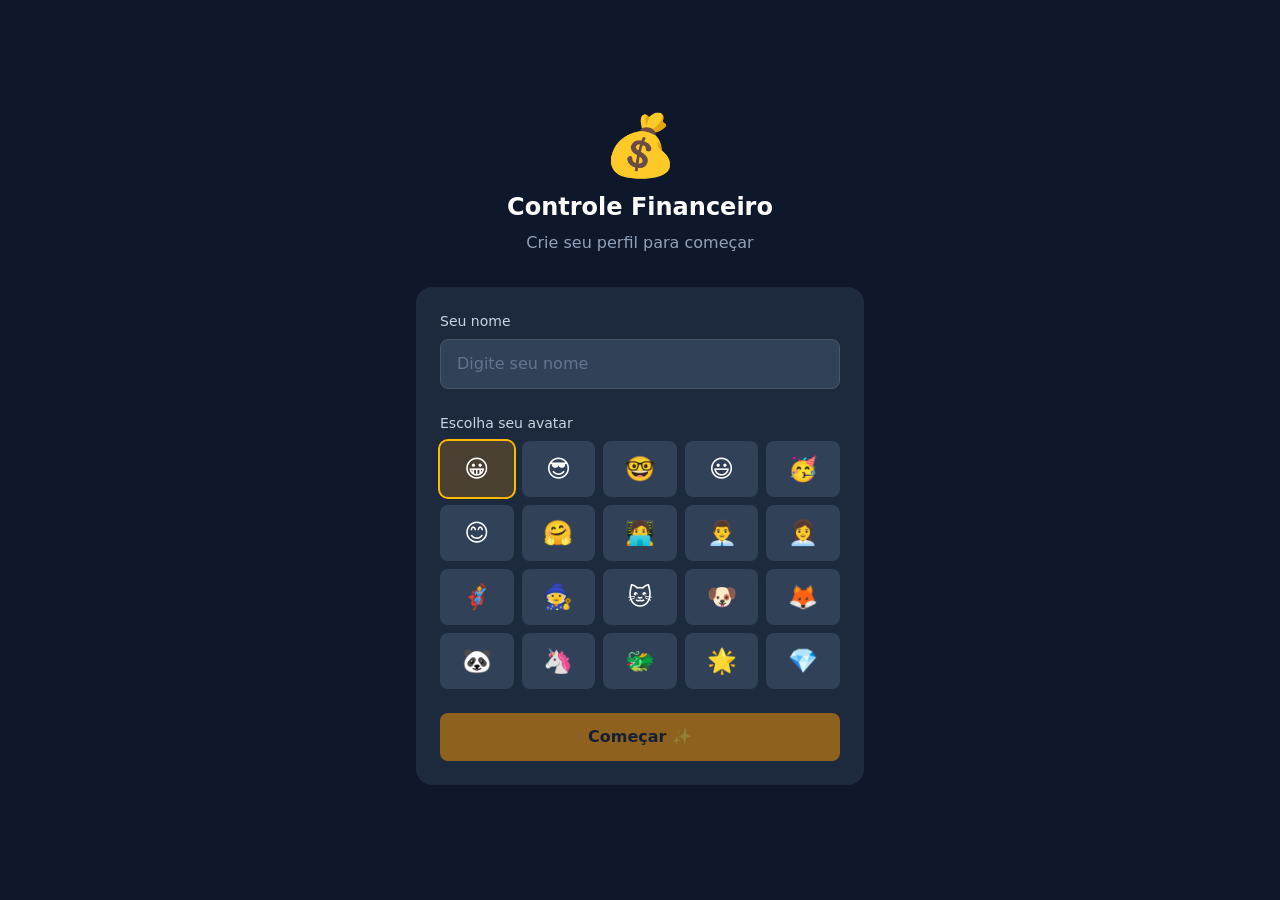
==== index.html @ d8c9f4e7 "upgrade 5.2" ====
<!DOCTYPE html><html lang="pt-BR"><head><meta charSet="utf-8"/><meta name="viewport" content="width=device-width, initial-scale=1, maximum-scale=1"/><link rel="stylesheet" href="/_next/static/chunks/0p28.ne.zqe95.css" data-precedence="next"/><link rel="preload" as="script" fetchPriority="low" href="/_next/static/chunks/11kjahy2ntf0n.js"/><script src="/_next/static/chunks/06zjmi.o0ymii.js" async=""></script><script src="/_next/static/chunks/07lhk_q6pmm3r.js" async=""></script><script src="/_next/static/chunks/turbopack-0.-zf3ck7xlm8.js" async=""></script><script src="/_next/static/chunks/0o~269zocnb95.js" async=""></script><script src="/_next/static/chunks/13d5bps75d0oz.js" async=""></script><meta name="theme-color" content="#0f172a"/><title>Controle Financeiro</title><meta name="description" content="Aplicativo de controle financeiro pessoal 100% offline"/><link rel="manifest" href="/manifest.json"/><link rel="icon" href="/icon-192.png"/><link rel="apple-touch-icon" href="/icon-512.png"/><script src="/_next/static/chunks/03~yq9q893hmn.js" noModule=""></script></head><body class="bg-slate-900 text-white antialiased"><div hidden=""><!--$--><!--/$--></div><div class="flex min-h-screen items-center justify-center"><div class="text-center"><p class="text-4xl">💰</p><p class="mt-2 text-slate-400">Carregando...</p></div></div><!--$--><!--/$--><script src="/_next/static/chunks/11kjahy2ntf0n.js" id="_R_" async=""></script><script>(self.__next_f=self.__next_f||[]).push([0])</script><script>self.__next_f.push([1,"1:\"$Sreact.fragment\"\n2:I[39756,[\"/_next/static/chunks/0o~269zocnb95.js\"],\"default\"]\n3:I[37457,[\"/_next/static/chunks/0o~269zocnb95.js\"],\"default\"]\n4:I[76268,[\"/_next/static/chunks/0o~269zocnb95.js\",\"/_next/static/chunks/13d5bps75d0oz.js\"],\"default\"]\n5:I[97367,[\"/_next/static/chunks/0o~269zocnb95.js\"],\"OutletBoundary\"]\n6:\"$Sreact.suspense\"\n8:I[97367,[\"/_next/static/chunks/0o~269zocnb95.js\"],\"ViewportBoundary\"]\na:I[97367,[\"/_next/static/chunks/0o~269zocnb95.js\"],\"MetadataBoundary\"]\nc:I[68027,[\"/_next/static/chunks/0o~269zocnb95.js\"],\"default\",1]\n:HL[\"/_next/static/chunks/0p28.ne.zqe95.css\",\"style\"]\n"])</script><script>self.__next_f.push([1,"0:{\"P\":null,\"c\":[\"\",\"\"],\"q\":\"\",\"i\":false,\"f\":[[[\"\",{\"children\":[\"__PAGE__\",{}]},\"$undefined\",\"$undefined\",16],[[\"$\",\"$1\",\"c\",{\"children\":[[[\"$\",\"link\",\"0\",{\"rel\":\"stylesheet\",\"href\":\"/_next/static/chunks/0p28.ne.zqe95.css\",\"precedence\":\"next\",\"crossOrigin\":\"$undefined\",\"nonce\":\"$undefined\"}],[\"$\",\"script\",\"script-0\",{\"src\":\"/_next/static/chunks/0o~269zocnb95.js\",\"async\":true,\"nonce\":\"$undefined\"}]],[\"$\",\"html\",null,{\"lang\":\"pt-BR\",\"children\":[\"$\",\"body\",null,{\"className\":\"bg-slate-900 text-white antialiased\",\"children\":[\"$\",\"$L2\",null,{\"parallelRouterKey\":\"children\",\"error\":\"$undefined\",\"errorStyles\":\"$undefined\",\"errorScripts\":\"$undefined\",\"template\":[\"$\",\"$L3\",null,{}],\"templateStyles\":\"$undefined\",\"templateScripts\":\"$undefined\",\"notFound\":[[[\"$\",\"title\",null,{\"children\":\"404: This page could not be found.\"}],[\"$\",\"div\",null,{\"style\":{\"fontFamily\":\"system-ui,\\\"Segoe UI\\\",Roboto,Helvetica,Arial,sans-serif,\\\"Apple Color Emoji\\\",\\\"Segoe UI Emoji\\\"\",\"height\":\"100vh\",\"textAlign\":\"center\",\"display\":\"flex\",\"flexDirection\":\"column\",\"alignItems\":\"center\",\"justifyContent\":\"center\"},\"children\":[\"$\",\"div\",null,{\"children\":[[\"$\",\"style\",null,{\"dangerouslySetInnerHTML\":{\"__html\":\"body{color:#000;background:#fff;margin:0}.next-error-h1{border-right:1px solid rgba(0,0,0,.3)}@media (prefers-color-scheme:dark){body{color:#fff;background:#000}.next-error-h1{border-right:1px solid rgba(255,255,255,.3)}}\"}}],[\"$\",\"h1\",null,{\"className\":\"next-error-h1\",\"style\":{\"display\":\"inline-block\",\"margin\":\"0 20px 0 0\",\"padding\":\"0 23px 0 0\",\"fontSize\":24,\"fontWeight\":500,\"verticalAlign\":\"top\",\"lineHeight\":\"49px\"},\"children\":404}],[\"$\",\"div\",null,{\"style\":{\"display\":\"inline-block\"},\"children\":[\"$\",\"h2\",null,{\"style\":{\"fontSize\":14,\"fontWeight\":400,\"lineHeight\":\"49px\",\"margin\":0},\"children\":\"This page could not be found.\"}]}]]}]}]],[]],\"forbidden\":\"$undefined\",\"unauthorized\":\"$undefined\"}]}]}]]}],{\"children\":[[\"$\",\"$1\",\"c\",{\"children\":[[\"$\",\"$L4\",null,{}],[[\"$\",\"script\",\"script-0\",{\"src\":\"/_next/static/chunks/13d5bps75d0oz.js\",\"async\":true,\"nonce\":\"$undefined\"}]],[\"$\",\"$L5\",null,{\"children\":[\"$\",\"$6\",null,{\"name\":\"Next.MetadataOutlet\",\"children\":\"$@7\"}]}]]}],{},null,false,null]},null,false,null],[\"$\",\"$1\",\"h\",{\"children\":[null,[\"$\",\"$L8\",null,{\"children\":\"$L9\"}],[\"$\",\"div\",null,{\"hidden\":true,\"children\":[\"$\",\"$La\",null,{\"children\":[\"$\",\"$6\",null,{\"name\":\"Next.Metadata\",\"children\":\"$Lb\"}]}]}],null]}],false]],\"m\":\"$undefined\",\"G\":[\"$c\",[[\"$\",\"link\",\"0\",{\"rel\":\"stylesheet\",\"href\":\"/_next/static/chunks/0p28.ne.zqe95.css\",\"precedence\":\"next\",\"crossOrigin\":\"$undefined\",\"nonce\":\"$undefined\"}]]],\"S\":true,\"h\":null,\"s\":\"$undefined\",\"l\":\"$undefined\",\"p\":\"$undefined\",\"d\":\"$undefined\",\"b\":\"OlSWibgIbQ7ukhtPx7Pn6\"}\n"])</script><script>self.__next_f.push([1,"9:[[\"$\",\"meta\",\"0\",{\"charSet\":\"utf-8\"}],[\"$\",\"meta\",\"1\",{\"name\":\"viewport\",\"content\":\"width=device-width, initial-scale=1, maximum-scale=1\"}],[\"$\",\"meta\",\"2\",{\"name\":\"theme-color\",\"content\":\"#0f172a\"}]]\n"])</script><script>self.__next_f.push([1,"d:I[27201,[\"/_next/static/chunks/0o~269zocnb95.js\"],\"IconMark\"]\n7:null\nb:[[\"$\",\"title\",\"0\",{\"children\":\"Controle Financeiro\"}],[\"$\",\"meta\",\"1\",{\"name\":\"description\",\"content\":\"Aplicativo de controle financeiro pessoal 100% offline\"}],[\"$\",\"link\",\"2\",{\"rel\":\"manifest\",\"href\":\"/manifest.json\",\"crossOrigin\":\"$undefined\"}],[\"$\",\"link\",\"3\",{\"rel\":\"icon\",\"href\":\"/icon-192.png\"}],[\"$\",\"link\",\"4\",{\"rel\":\"apple-touch-icon\",\"href\":\"/icon-512.png\"}],[\"$\",\"$Ld\",\"5\",{}]]\n"])</script></body></html>
---- _next/static/chunks/0p28.ne.zqe95.css ----
@layer properties{@supports (((-webkit-hyphens:none)) and (not (margin-trim:inline))) or ((-moz-orient:inline) and (not (color:rgb(from red r g b)))){*,:before,:after,::backdrop{--tw-space-y-reverse:0;--tw-border-style:solid;--tw-font-weight:initial;--tw-tracking:initial;--tw-shadow:0 0 #0000;--tw-shadow-color:initial;--tw-shadow-alpha:100%;--tw-inset-shadow:0 0 #0000;--tw-inset-shadow-color:initial;--tw-inset-shadow-alpha:100%;--tw-ring-color:initial;--tw-ring-shadow:0 0 #0000;--tw-inset-ring-color:initial;--tw-inset-ring-shadow:0 0 #0000;--tw-ring-inset:initial;--tw-ring-offset-width:0px;--tw-ring-offset-color:#fff;--tw-ring-offset-shadow:0 0 #0000;--tw-backdrop-blur:initial;--tw-backdrop-brightness:initial;--tw-backdrop-contrast:initial;--tw-backdrop-grayscale:initial;--tw-backdrop-hue-rotate:initial;--tw-backdrop-invert:initial;--tw-backdrop-opacity:initial;--tw-backdrop-saturate:initial;--tw-backdrop-sepia:initial}}}@layer theme{:root,:host{--font-sans:ui-sans-serif,system-ui,sans-serif,"Apple Color Emoji","Segoe UI Emoji","Segoe UI Symbol","Noto Color Emoji";--font-mono:ui-monospace,SFMono-Regular,Menlo,Monaco,Consolas,"Liberation Mono","Courier New",monospace;--color-red-300:#ffa3a3;--color-red-400:#ff6568;--color-red-500:#fb2c36;--color-red-600:#e40014;--color-red-700:#bf000f;--color-red-900:#82181a;--color-red-950:#460809;--color-amber-400:#fcbb00;--color-amber-500:#f99c00;--color-amber-600:#dd7400;--color-amber-900:#7b3306;--color-yellow-300:#ffe02a;--color-yellow-400:#fac800;--color-yellow-500:#edb200;--color-yellow-600:#cd8900;--color-yellow-700:#a36100;--color-yellow-900:#733e0a;--color-green-400:#05df72;--color-emerald-400:#00d294;--color-emerald-500:#00bb7f;--color-emerald-600:#009767;--color-emerald-700:#007956;--color-emerald-800:#005f46;--color-emerald-900:#004e3b;--color-blue-400:#54a2ff;--color-blue-500:#3080ff;--color-blue-600:#155dfc;--color-slate-200:#e2e8f0;--color-slate-300:#cad5e2;--color-slate-400:#90a1b9;--color-slate-500:#62748e;--color-slate-600:#45556c;--color-slate-700:#314158;--color-slate-800:#1d293d;--color-slate-900:#0f172b;--color-white:#fff;--spacing:.25rem;--container-md:28rem;--container-lg:32rem;--text-xs:.75rem;--text-xs--line-height:calc(1/.75);--text-sm:.875rem;--text-sm--line-height:calc(1.25/.875);--text-lg:1.125rem;--text-lg--line-height:calc(1.75/1.125);--text-xl:1.25rem;--text-xl--line-height:calc(1.75/1.25);--text-2xl:1.5rem;--text-2xl--line-height:calc(2/1.5);--text-3xl:1.875rem;--text-3xl--line-height:calc(2.25/1.875);--text-4xl:2.25rem;--text-4xl--line-height:calc(2.5/2.25);--text-5xl:3rem;--text-5xl--line-height:1;--text-6xl:3.75rem;--text-6xl--line-height:1;--font-weight-medium:500;--font-weight-semibold:600;--font-weight-bold:700;--tracking-wider:.05em;--radius-md:.375rem;--radius-lg:.5rem;--radius-xl:.75rem;--radius-2xl:1rem;--blur-sm:8px;--default-transition-duration:.15s;--default-transition-timing-function:cubic-bezier(.4,0,.2,1);--default-font-family:var(--font-sans);--default-mono-font-family:var(--font-mono)}@supports (color:lab(0% 0 0)){:root,:host{--color-red-300:lab(76.5514% 36.422 15.5335);--color-red-400:lab(63.7053% 60.745 31.3109);--color-red-500:lab(55.4814% 75.0732 48.8528);--color-red-600:lab(48.4493% 77.4328 61.5452);--color-red-700:lab(40.4273% 67.2623 53.7441);--color-red-900:lab(28.5139% 44.5539 29.0463);--color-red-950:lab(13.003% 29.04 16.7519);--color-amber-400:lab(80.1641% 16.6016 99.2089);--color-amber-500:lab(72.7183% 31.8672 97.9407);--color-amber-600:lab(60.3514% 40.5624 87.1228);--color-amber-900:lab(31.2288% 30.2627 40.0378);--color-yellow-300:lab(89.7033% -.480294 84.4917);--color-yellow-400:lab(83.2664% 8.65132 106.895);--color-yellow-500:lab(76.3898% 14.5258 98.4589);--color-yellow-600:lab(62.7799% 22.4197 86.1544);--color-yellow-700:lab(47.8202% 25.2426 66.5015);--color-yellow-900:lab(32.3865% 21.1273 38.5959);--color-green-400:lab(78.503% -64.9265 39.7492);--color-emerald-400:lab(75.0771% -60.7313 19.4147);--color-emerald-500:lab(66.9756% -58.27 19.5419);--color-emerald-600:lab(55.0481% -49.9246 15.93);--color-emerald-700:lab(44.4871% -41.0396 11.0361);--color-emerald-800:lab(35.3675% -33.1188 8.04002);--color-emerald-900:lab(28.8637% -26.9249 5.45986);--color-blue-400:lab(65.0361% -1.42065 -56.9802);--color-blue-500:lab(54.1736% 13.3369 -74.6839);--color-blue-600:lab(44.0605% 29.0279 -86.0352);--color-slate-200:lab(91.7353% -.998765 -4.76968);--color-slate-300:lab(84.7652% -1.94535 -7.93337);--color-slate-400:lab(65.5349% -2.25151 -14.5072);--color-slate-500:lab(48.0876% -2.03595 -16.5814);--color-slate-600:lab(35.5623% -1.74978 -15.4316);--color-slate-700:lab(26.9569% -1.47016 -15.6993);--color-slate-800:lab(16.132% -.318035 -14.6672);--color-slate-900:lab(7.78673% 1.82345 -15.0537)}}}@layer base{*,:after,:before,::backdrop{box-sizing:border-box;border:0 solid;margin:0;padding:0}::file-selector-button{box-sizing:border-box;border:0 solid;margin:0;padding:0}html,:host{-webkit-text-size-adjust:100%;tab-size:4;line-height:1.5;font-family:var(--default-font-family,ui-sans-serif,system-ui,sans-serif,"Apple Color Emoji","Segoe UI Emoji","Segoe UI Symbol","Noto Color Emoji");font-feature-settings:var(--default-font-feature-settings,normal);font-variation-settings:var(--default-font-variation-settings,normal);-webkit-tap-highlight-color:transparent}hr{height:0;color:inherit;border-top-width:1px}abbr:where([title]){-webkit-text-decoration:underline dotted;text-decoration:underline dotted}h1,h2,h3,h4,h5,h6{font-size:inherit;font-weight:inherit}a{color:inherit;-webkit-text-decoration:inherit;-webkit-text-decoration:inherit;-webkit-text-decoration:inherit;-webkit-text-decoration:inherit;text-decoration:inherit}b,strong{font-weight:bolder}code,kbd,samp,pre{font-family:var(--default-mono-font-family,ui-monospace,SFMono-Regular,Menlo,Monaco,Consolas,"Liberation Mono","Courier New",monospace);font-feature-settings:var(--default-mono-font-feature-settings,normal);font-variation-settings:var(--default-mono-font-variation-settings,normal);font-size:1em}small{font-size:80%}sub,sup{vertical-align:baseline;font-size:75%;line-height:0;position:relative}sub{bottom:-.25em}sup{top:-.5em}table{text-indent:0;border-color:inherit;border-collapse:collapse}:-moz-focusring{outline:auto}progress{vertical-align:baseline}summary{display:list-item}ol,ul,menu{list-style:none}img,svg,video,canvas,audio,iframe,embed,object{vertical-align:middle;display:block}img,video{max-width:100%;height:auto}button,input,select,optgroup,textarea{font:inherit;font-feature-settings:inherit;font-variation-settings:inherit;letter-spacing:inherit;color:inherit;opacity:1;background-color:#0000;border-radius:0}::file-selector-button{font:inherit;font-feature-settings:inherit;font-variation-settings:inherit;letter-spacing:inherit;color:inherit;opacity:1;background-color:#0000;border-radius:0}:where(select:is([multiple],[size])) optgroup{font-weight:bolder}:where(select:is([multiple],[size])) optgroup option{padding-inline-start:20px}::file-selector-button{margin-inline-end:4px}::placeholder{opacity:1}@supports (not ((-webkit-appearance:-apple-pay-button))) or (contain-intrinsic-size:1px){::placeholder{color:currentColor}@supports (color:color-mix(in lab, red, red)){::placeholder{color:color-mix(in oklab,currentcolor 50%,transparent)}}}textarea{resize:vertical}::-webkit-search-decoration{-webkit-appearance:none}::-webkit-date-and-time-value{min-height:1lh;text-align:inherit}::-webkit-datetime-edit{display:inline-flex}::-webkit-datetime-edit-fields-wrapper{padding:0}::-webkit-datetime-edit{padding-block:0}::-webkit-datetime-edit-year-field{padding-block:0}::-webkit-datetime-edit-month-field{padding-block:0}::-webkit-datetime-edit-day-field{padding-block:0}::-webkit-datetime-edit-hour-field{padding-block:0}::-webkit-datetime-edit-minute-field{padding-block:0}::-webkit-datetime-edit-second-field{padding-block:0}::-webkit-datetime-edit-millisecond-field{padding-block:0}::-webkit-datetime-edit-meridiem-field{padding-block:0}::-webkit-calendar-picker-indicator{line-height:1}:-moz-ui-invalid{box-shadow:none}button,input:where([type=button],[type=reset],[type=submit]){appearance:button}::file-selector-button{appearance:button}::-webkit-inner-spin-button{height:auto}::-webkit-outer-spin-button{height:auto}[hidden]:where(:not([hidden=until-found])){display:none!important}}@layer components;@layer utilities{.absolute{position:absolute}.fixed{position:fixed}.relative{position:relative}.sticky{position:sticky}.top-0{top:calc(var(--spacing)*0)}.top-1{top:calc(var(--spacing)*1)}.right-0{right:calc(var(--spacing)*0)}.right-1{right:calc(var(--spacing)*1)}.bottom-0{bottom:calc(var(--spacing)*0)}.left-0{left:calc(var(--spacing)*0)}.z-40{z-index:40}.z-50{z-index:50}.mx-auto{margin-inline:auto}.mt-1{margin-top:calc(var(--spacing)*1)}.mt-2{margin-top:calc(var(--spacing)*2)}.mt-3{margin-top:calc(var(--spacing)*3)}.mt-4{margin-top:calc(var(--spacing)*4)}.mt-6{margin-top:calc(var(--spacing)*6)}.mt-8{margin-top:calc(var(--spacing)*8)}.mb-1{margin-bottom:calc(var(--spacing)*1)}.mb-2{margin-bottom:calc(var(--spacing)*2)}.mb-3{margin-bottom:calc(var(--spacing)*3)}.mb-4{margin-bottom:calc(var(--spacing)*4)}.ml-1{margin-left:calc(var(--spacing)*1)}.ml-2{margin-left:calc(var(--spacing)*2)}.block{display:block}.flex{display:flex}.grid{display:grid}.hidden{display:none}.h-2{height:calc(var(--spacing)*2)}.h-3{height:calc(var(--spacing)*3)}.h-4{height:calc(var(--spacing)*4)}.h-6{height:calc(var(--spacing)*6)}.h-40{height:calc(var(--spacing)*40)}.h-full{height:100%}.min-h-screen{min-height:100vh}.w-2{width:calc(var(--spacing)*2)}.w-4{width:calc(var(--spacing)*4)}.w-6{width:calc(var(--spacing)*6)}.w-full{width:100%}.max-w-lg{max-width:var(--container-lg)}.max-w-md{max-width:var(--container-md)}.flex-1{flex:1}.cursor-pointer{cursor:pointer}.grid-cols-2{grid-template-columns:repeat(2,minmax(0,1fr))}.grid-cols-3{grid-template-columns:repeat(3,minmax(0,1fr))}.grid-cols-4{grid-template-columns:repeat(4,minmax(0,1fr))}.grid-cols-5{grid-template-columns:repeat(5,minmax(0,1fr))}.flex-col{flex-direction:column}.items-center{align-items:center}.justify-between{justify-content:space-between}.justify-center{justify-content:center}.gap-0\.5{gap:calc(var(--spacing)*.5)}.gap-2{gap:calc(var(--spacing)*2)}.gap-3{gap:calc(var(--spacing)*3)}:where(.space-y-1>:not(:last-child)){--tw-space-y-reverse:0;margin-block-start:calc(calc(var(--spacing)*1)*var(--tw-space-y-reverse));margin-block-end:calc(calc(var(--spacing)*1)*calc(1 - var(--tw-space-y-reverse)))}:where(.space-y-2>:not(:last-child)){--tw-space-y-reverse:0;margin-block-start:calc(calc(var(--spacing)*2)*var(--tw-space-y-reverse));margin-block-end:calc(calc(var(--spacing)*2)*calc(1 - var(--tw-space-y-reverse)))}:where(.space-y-3>:not(:last-child)){--tw-space-y-reverse:0;margin-block-start:calc(calc(var(--spacing)*3)*var(--tw-space-y-reverse));margin-block-end:calc(calc(var(--spacing)*3)*calc(1 - var(--tw-space-y-reverse)))}:where(.space-y-4>:not(:last-child)){--tw-space-y-reverse:0;margin-block-start:calc(calc(var(--spacing)*4)*var(--tw-space-y-reverse));margin-block-end:calc(calc(var(--spacing)*4)*calc(1 - var(--tw-space-y-reverse)))}.overflow-hidden{overflow:hidden}.overflow-y-auto{overflow-y:auto}.rounded{border-radius:.25rem}.rounded-2xl{border-radius:var(--radius-2xl)}.rounded-full{border-radius:3.40282e38px}.rounded-lg{border-radius:var(--radius-lg)}.rounded-md{border-radius:var(--radius-md)}.rounded-xl{border-radius:var(--radius-xl)}.border{border-style:var(--tw-border-style);border-width:1px}.border-t{border-top-style:var(--tw-border-style);border-top-width:1px}.border-emerald-500{border-color:var(--color-emerald-500)}.border-emerald-700{border-color:var(--color-emerald-700)}.border-emerald-800{border-color:var(--color-emerald-800)}.border-red-700{border-color:var(--color-red-700)}.border-red-900{border-color:var(--color-red-900)}.border-slate-500{border-color:var(--color-slate-500)}.border-slate-600{border-color:var(--color-slate-600)}.border-slate-700{border-color:var(--color-slate-700)}.border-yellow-600{border-color:var(--color-yellow-600)}.border-yellow-700{border-color:var(--color-yellow-700)}.bg-amber-500{background-color:var(--color-amber-500)}.bg-amber-500\/20{background-color:#f99c0033}@supports (color:color-mix(in lab, red, red)){.bg-amber-500\/20{background-color:color-mix(in oklab,var(--color-amber-500)20%,transparent)}}.bg-amber-600{background-color:var(--color-amber-600)}.bg-amber-900\/30{background-color:#7b33064d}@supports (color:color-mix(in lab, red, red)){.bg-amber-900\/30{background-color:color-mix(in oklab,var(--color-amber-900)30%,transparent)}}.bg-blue-600{background-color:var(--color-blue-600)}.bg-emerald-500{background-color:var(--color-emerald-500)}.bg-emerald-600{background-color:var(--color-emerald-600)}.bg-emerald-900\/20{background-color:#004e3b33}@supports (color:color-mix(in lab, red, red)){.bg-emerald-900\/20{background-color:color-mix(in oklab,var(--color-emerald-900)20%,transparent)}}.bg-emerald-900\/30{background-color:#004e3b4d}@supports (color:color-mix(in lab, red, red)){.bg-emerald-900\/30{background-color:color-mix(in oklab,var(--color-emerald-900)30%,transparent)}}.bg-emerald-900\/40{background-color:#004e3b66}@supports (color:color-mix(in lab, red, red)){.bg-emerald-900\/40{background-color:color-mix(in oklab,var(--color-emerald-900)40%,transparent)}}.bg-green-400{background-color:var(--color-green-400)}.bg-red-500\/70{background-color:#fb2c36b3}@supports (color:color-mix(in lab, red, red)){.bg-red-500\/70{background-color:color-mix(in oklab,var(--color-red-500)70%,transparent)}}.bg-red-600{background-color:var(--color-red-600)}.bg-red-900\/30{background-color:#82181a4d}@supports (color:color-mix(in lab, red, red)){.bg-red-900\/30{background-color:color-mix(in oklab,var(--color-red-900)30%,transparent)}}.bg-red-900\/40{background-color:#82181a66}@supports (color:color-mix(in lab, red, red)){.bg-red-900\/40{background-color:color-mix(in oklab,var(--color-red-900)40%,transparent)}}.bg-red-950\/30{background-color:#4608094d}@supports (color:color-mix(in lab, red, red)){.bg-red-950\/30{background-color:color-mix(in oklab,var(--color-red-950)30%,transparent)}}.bg-slate-600{background-color:var(--color-slate-600)}.bg-slate-700{background-color:var(--color-slate-700)}.bg-slate-700\/50{background-color:#31415880}@supports (color:color-mix(in lab, red, red)){.bg-slate-700\/50{background-color:color-mix(in oklab,var(--color-slate-700)50%,transparent)}}.bg-slate-800{background-color:var(--color-slate-800)}.bg-slate-800\/95{background-color:#1d293df2}@supports (color:color-mix(in lab, red, red)){.bg-slate-800\/95{background-color:color-mix(in oklab,var(--color-slate-800)95%,transparent)}}.bg-slate-900{background-color:var(--color-slate-900)}.bg-yellow-500\/20{background-color:#edb20033}@supports (color:color-mix(in lab, red, red)){.bg-yellow-500\/20{background-color:color-mix(in oklab,var(--color-yellow-500)20%,transparent)}}.bg-yellow-500\/30{background-color:#edb2004d}@supports (color:color-mix(in lab, red, red)){.bg-yellow-500\/30{background-color:color-mix(in oklab,var(--color-yellow-500)30%,transparent)}}.bg-yellow-900\/20{background-color:#733e0a33}@supports (color:color-mix(in lab, red, red)){.bg-yellow-900\/20{background-color:color-mix(in oklab,var(--color-yellow-900)20%,transparent)}}.bg-yellow-900\/30{background-color:#733e0a4d}@supports (color:color-mix(in lab, red, red)){.bg-yellow-900\/30{background-color:color-mix(in oklab,var(--color-yellow-900)30%,transparent)}}.p-1{padding:calc(var(--spacing)*1)}.p-2{padding:calc(var(--spacing)*2)}.p-3{padding:calc(var(--spacing)*3)}.p-4{padding:calc(var(--spacing)*4)}.p-5{padding:calc(var(--spacing)*5)}.p-6{padding:calc(var(--spacing)*6)}.p-8{padding:calc(var(--spacing)*8)}.px-1\.5{padding-inline:calc(var(--spacing)*1.5)}.px-3{padding-inline:calc(var(--spacing)*3)}.px-4{padding-inline:calc(var(--spacing)*4)}.px-6{padding-inline:calc(var(--spacing)*6)}.py-0\.5{padding-block:calc(var(--spacing)*.5)}.py-1{padding-block:calc(var(--spacing)*1)}.py-2{padding-block:calc(var(--spacing)*2)}.py-2\.5{padding-block:calc(var(--spacing)*2.5)}.py-3{padding-block:calc(var(--spacing)*3)}.py-20{padding-block:calc(var(--spacing)*20)}.pt-4{padding-top:calc(var(--spacing)*4)}.pb-24{padding-bottom:calc(var(--spacing)*24)}.text-center{text-align:center}.text-2xl{font-size:var(--text-2xl);line-height:var(--tw-leading,var(--text-2xl--line-height))}.text-3xl{font-size:var(--text-3xl);line-height:var(--tw-leading,var(--text-3xl--line-height))}.text-4xl{font-size:var(--text-4xl);line-height:var(--tw-leading,var(--text-4xl--line-height))}.text-5xl{font-size:var(--text-5xl);line-height:var(--tw-leading,var(--text-5xl--line-height))}.text-6xl{font-size:var(--text-6xl);line-height:var(--tw-leading,var(--text-6xl--line-height))}.text-lg{font-size:var(--text-lg);line-height:var(--tw-leading,var(--text-lg--line-height))}.text-sm{font-size:var(--text-sm);line-height:var(--tw-leading,var(--text-sm--line-height))}.text-xl{font-size:var(--text-xl);line-height:var(--tw-leading,var(--text-xl--line-height))}.text-xs{font-size:var(--text-xs);line-height:var(--tw-leading,var(--text-xs--line-height))}.font-bold{--tw-font-weight:var(--font-weight-bold);font-weight:var(--font-weight-bold)}.font-medium{--tw-font-weight:var(--font-weight-medium);font-weight:var(--font-weight-medium)}.font-semibold{--tw-font-weight:var(--font-weight-semibold);font-weight:var(--font-weight-semibold)}.tracking-wider{--tw-tracking:var(--tracking-wider);letter-spacing:var(--tracking-wider)}.text-amber-400{color:var(--color-amber-400)}.text-blue-400{color:var(--color-blue-400)}.text-emerald-400{color:var(--color-emerald-400)}.text-red-400{color:var(--color-red-400)}.text-slate-300{color:var(--color-slate-300)}.text-slate-400{color:var(--color-slate-400)}.text-slate-500{color:var(--color-slate-500)}.text-slate-900{color:var(--color-slate-900)}.text-white{color:var(--color-white)}.text-yellow-300{color:var(--color-yellow-300)}.text-yellow-400{color:var(--color-yellow-400)}.capitalize{text-transform:capitalize}.uppercase{text-transform:uppercase}.line-through{text-decoration-line:line-through}.antialiased{-webkit-font-smoothing:antialiased;-moz-osx-font-smoothing:grayscale}.accent-amber-500{accent-color:var(--color-amber-500)}.accent-yellow-500{accent-color:var(--color-yellow-500)}.ring-2{--tw-ring-shadow:var(--tw-ring-inset,)0 0 0 calc(2px + var(--tw-ring-offset-width))var(--tw-ring-color,currentcolor);box-shadow:var(--tw-inset-shadow),var(--tw-inset-ring-shadow),var(--tw-ring-offset-shadow),var(--tw-ring-shadow),var(--tw-shadow)}.ring-amber-400{--tw-ring-color:var(--color-amber-400)}.backdrop-blur-sm{--tw-backdrop-blur:blur(var(--blur-sm));-webkit-backdrop-filter:var(--tw-backdrop-blur,)var(--tw-backdrop-brightness,)var(--tw-backdrop-contrast,)var(--tw-backdrop-grayscale,)var(--tw-backdrop-hue-rotate,)var(--tw-backdrop-invert,)var(--tw-backdrop-opacity,)var(--tw-backdrop-saturate,)var(--tw-backdrop-sepia,);backdrop-filter:var(--tw-backdrop-blur,)var(--tw-backdrop-brightness,)var(--tw-backdrop-contrast,)var(--tw-backdrop-grayscale,)var(--tw-backdrop-hue-rotate,)var(--tw-backdrop-invert,)var(--tw-backdrop-opacity,)var(--tw-backdrop-saturate,)var(--tw-backdrop-sepia,)}.transition-all{transition-property:all;transition-timing-function:var(--tw-ease,var(--default-transition-timing-function));transition-duration:var(--tw-duration,var(--default-transition-duration))}.transition-colors{transition-property:color,background-color,border-color,outline-color,text-decoration-color,fill,stroke,--tw-gradient-from,--tw-gradient-via,--tw-gradient-to;transition-timing-function:var(--tw-ease,var(--default-transition-timing-function));transition-duration:var(--tw-duration,var(--default-transition-duration))}.placeholder\:text-slate-500::placeholder{color:var(--color-slate-500)}@media (hover:hover){.hover\:bg-amber-400:hover{background-color:var(--color-amber-400)}.hover\:bg-blue-500:hover{background-color:var(--color-blue-500)}.hover\:bg-emerald-500:hover{background-color:var(--color-emerald-500)}.hover\:bg-red-500:hover{background-color:var(--color-red-500)}.hover\:bg-slate-500:hover{background-color:var(--color-slate-500)}.hover\:bg-slate-600:hover{background-color:var(--color-slate-600)}.hover\:bg-slate-700:hover{background-color:var(--color-slate-700)}.hover\:text-amber-400:hover{color:var(--color-amber-400)}.hover\:text-red-300:hover{color:var(--color-red-300)}.hover\:text-red-400:hover{color:var(--color-red-400)}.hover\:text-slate-200:hover{color:var(--color-slate-200)}}.focus\:border-amber-400:focus{border-color:var(--color-amber-400)}.focus\:outline-none:focus{--tw-outline-style:none;outline-style:none}.disabled\:opacity-50:disabled{opacity:.5}}*{-webkit-tap-highlight-color:transparent}body{overscroll-behavior-y:contain}input[type=number]::-webkit-inner-spin-button{-webkit-appearance:none;margin:0}input[type=number]::-webkit-outer-spin-button{-webkit-appearance:none;margin:0}input[type=number]{-moz-appearance:textfield}@keyframes slideUp{0%{opacity:0;transform:translateY(20px)}to{opacity:1;transform:translateY(0)}}@keyframes fadeIn{0%{opacity:0}to{opacity:1}}.animate-slide-up{animation:.3s ease-out slideUp}.animate-fade-in{animation:.3s ease-out fadeIn}.scrollbar-hide::-webkit-scrollbar{display:none}.scrollbar-hide{-ms-overflow-style:none;scrollbar-width:none}@property --tw-space-y-reverse{syntax:"*";inherits:false;initial-value:0}@property --tw-border-style{syntax:"*";inherits:false;initial-value:solid}@property --tw-font-weight{syntax:"*";inherits:false}@property --tw-tracking{syntax:"*";inherits:false}@property --tw-shadow{syntax:"*";inherits:false;initial-value:0 0 #0000}@property --tw-shadow-color{syntax:"*";inherits:false}@property --tw-shadow-alpha{syntax:"<percentage>";inherits:false;initial-value:100%}@property --tw-inset-shadow{syntax:"*";inherits:false;initial-value:0 0 #0000}@property --tw-inset-shadow-color{syntax:"*";inherits:false}@property --tw-inset-shadow-alpha{syntax:"<percentage>";inherits:false;initial-value:100%}@property --tw-ring-color{syntax:"*";inherits:false}@property --tw-ring-shadow{syntax:"*";inherits:false;initial-value:0 0 #0000}@property --tw-inset-ring-color{syntax:"*";inherits:false}@property --tw-inset-ring-shadow{syntax:"*";inherits:false;initial-value:0 0 #0000}@property --tw-ring-inset{syntax:"*";inherits:false}@property --tw-ring-offset-width{syntax:"<length>";inherits:false;initial-value:0}@property --tw-ring-offset-color{syntax:"*";inherits:false;initial-value:#fff}@property --tw-ring-offset-shadow{syntax:"*";inherits:false;initial-value:0 0 #0000}@property --tw-backdrop-blur{syntax:"*";inherits:false}@property --tw-backdrop-brightness{syntax:"*";inherits:false}@property --tw-backdrop-contrast{syntax:"*";inherits:false}@property --tw-backdrop-grayscale{syntax:"*";inherits:false}@property --tw-backdrop-hue-rotate{syntax:"*";inherits:false}@property --tw-backdrop-invert{syntax:"*";inherits:false}@property --tw-backdrop-opacity{syntax:"*";inherits:false}@property --tw-backdrop-saturate{syntax:"*";inherits:false}@property --tw-backdrop-sepia{syntax:"*";inherits:false}
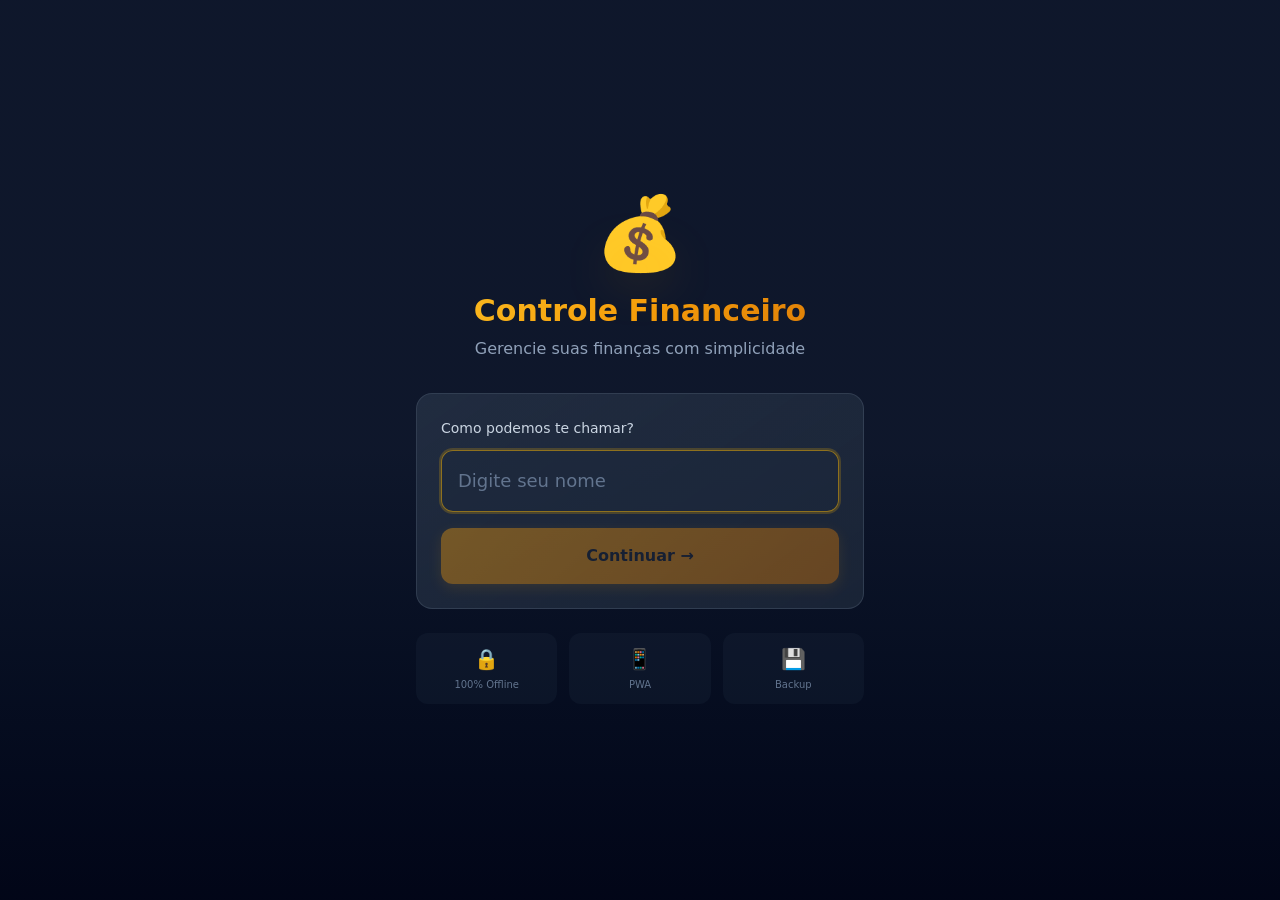
==== commit 11396c3b: "upgrade 5.3" ====
--- a/index.html
+++ b/index.html
@@ -1 +1 @@
-<!DOCTYPE html><html lang="pt-BR"><head><meta charSet="utf-8"/><meta name="viewport" content="width=device-width, initial-scale=1, maximum-scale=1"/><link rel="stylesheet" href="/_next/static/chunks/0p28.ne.zqe95.css" data-precedence="next"/><link rel="preload" as="script" fetchPriority="low" href="/_next/static/chunks/11kjahy2ntf0n.js"/><script src="/_next/static/chunks/06zjmi.o0ymii.js" async=""></script><script src="/_next/static/chunks/07lhk_q6pmm3r.js" async=""></script><script src="/_next/static/chunks/turbopack-0.-zf3ck7xlm8.js" async=""></script><script src="/_next/static/chunks/0o~269zocnb95.js" async=""></script><script src="/_next/static/chunks/13d5bps75d0oz.js" async=""></script><meta name="theme-color" content="#0f172a"/><title>Controle Financeiro</title><meta name="description" content="Aplicativo de controle financeiro pessoal 100% offline"/><link rel="manifest" href="/manifest.json"/><link rel="icon" href="/icon-192.png"/><link rel="apple-touch-icon" href="/icon-512.png"/><script src="/_next/static/chunks/03~yq9q893hmn.js" noModule=""></script></head><body class="bg-slate-900 text-white antialiased"><div hidden=""><!--$--><!--/$--></div><div class="flex min-h-screen items-center justify-center"><div class="text-center"><p class="text-4xl">💰</p><p class="mt-2 text-slate-400">Carregando...</p></div></div><!--$--><!--/$--><script src="/_next/static/chunks/11kjahy2ntf0n.js" id="_R_" async=""></script><script>(self.__next_f=self.__next_f||[]).push([0])</script><script>self.__next_f.push([1,"1:\"$Sreact.fragment\"\n2:I[39756,[\"/_next/static/chunks/0o~269zocnb95.js\"],\"default\"]\n3:I[37457,[\"/_next/static/chunks/0o~269zocnb95.js\"],\"default\"]\n4:I[76268,[\"/_next/static/chunks/0o~269zocnb95.js\",\"/_next/static/chunks/13d5bps75d0oz.js\"],\"default\"]\n5:I[97367,[\"/_next/static/chunks/0o~269zocnb95.js\"],\"OutletBoundary\"]\n6:\"$Sreact.suspense\"\n8:I[97367,[\"/_next/static/chunks/0o~269zocnb95.js\"],\"ViewportBoundary\"]\na:I[97367,[\"/_next/static/chunks/0o~269zocnb95.js\"],\"MetadataBoundary\"]\nc:I[68027,[\"/_next/static/chunks/0o~269zocnb95.js\"],\"default\",1]\n:HL[\"/_next/static/chunks/0p28.ne.zqe95.css\",\"style\"]\n"])</script><script>self.__next_f.push([1,"0:{\"P\":null,\"c\":[\"\",\"\"],\"q\":\"\",\"i\":false,\"f\":[[[\"\",{\"children\":[\"__PAGE__\",{}]},\"$undefined\",\"$undefined\",16],[[\"$\",\"$1\",\"c\",{\"children\":[[[\"$\",\"link\",\"0\",{\"rel\":\"stylesheet\",\"href\":\"/_next/static/chunks/0p28.ne.zqe95.css\",\"precedence\":\"next\",\"crossOrigin\":\"$undefined\",\"nonce\":\"$undefined\"}],[\"$\",\"script\",\"script-0\",{\"src\":\"/_next/static/chunks/0o~269zocnb95.js\",\"async\":true,\"nonce\":\"$undefined\"}]],[\"$\",\"html\",null,{\"lang\":\"pt-BR\",\"children\":[\"$\",\"body\",null,{\"className\":\"bg-slate-900 text-white antialiased\",\"children\":[\"$\",\"$L2\",null,{\"parallelRouterKey\":\"children\",\"error\":\"$undefined\",\"errorStyles\":\"$undefined\",\"errorScripts\":\"$undefined\",\"template\":[\"$\",\"$L3\",null,{}],\"templateStyles\":\"$undefined\",\"templateScripts\":\"$undefined\",\"notFound\":[[[\"$\",\"title\",null,{\"children\":\"404: This page could not be found.\"}],[\"$\",\"div\",null,{\"style\":{\"fontFamily\":\"system-ui,\\\"Segoe UI\\\",Roboto,Helvetica,Arial,sans-serif,\\\"Apple Color Emoji\\\",\\\"Segoe UI Emoji\\\"\",\"height\":\"100vh\",\"textAlign\":\"center\",\"display\":\"flex\",\"flexDirection\":\"column\",\"alignItems\":\"center\",\"justifyContent\":\"center\"},\"children\":[\"$\",\"div\",null,{\"children\":[[\"$\",\"style\",null,{\"dangerouslySetInnerHTML\":{\"__html\":\"body{color:#000;background:#fff;margin:0}.next-error-h1{border-right:1px solid rgba(0,0,0,.3)}@media (prefers-color-scheme:dark){body{color:#fff;background:#000}.next-error-h1{border-right:1px solid rgba(255,255,255,.3)}}\"}}],[\"$\",\"h1\",null,{\"className\":\"next-error-h1\",\"style\":{\"display\":\"inline-block\",\"margin\":\"0 20px 0 0\",\"padding\":\"0 23px 0 0\",\"fontSize\":24,\"fontWeight\":500,\"verticalAlign\":\"top\",\"lineHeight\":\"49px\"},\"children\":404}],[\"$\",\"div\",null,{\"style\":{\"display\":\"inline-block\"},\"children\":[\"$\",\"h2\",null,{\"style\":{\"fontSize\":14,\"fontWeight\":400,\"lineHeight\":\"49px\",\"margin\":0},\"children\":\"This page could not be found.\"}]}]]}]}]],[]],\"forbidden\":\"$undefined\",\"unauthorized\":\"$undefined\"}]}]}]]}],{\"children\":[[\"$\",\"$1\",\"c\",{\"children\":[[\"$\",\"$L4\",null,{}],[[\"$\",\"script\",\"script-0\",{\"src\":\"/_next/static/chunks/13d5bps75d0oz.js\",\"async\":true,\"nonce\":\"$undefined\"}]],[\"$\",\"$L5\",null,{\"children\":[\"$\",\"$6\",null,{\"name\":\"Next.MetadataOutlet\",\"children\":\"$@7\"}]}]]}],{},null,false,null]},null,false,null],[\"$\",\"$1\",\"h\",{\"children\":[null,[\"$\",\"$L8\",null,{\"children\":\"$L9\"}],[\"$\",\"div\",null,{\"hidden\":true,\"children\":[\"$\",\"$La\",null,{\"children\":[\"$\",\"$6\",null,{\"name\":\"Next.Metadata\",\"children\":\"$Lb\"}]}]}],null]}],false]],\"m\":\"$undefined\",\"G\":[\"$c\",[[\"$\",\"link\",\"0\",{\"rel\":\"stylesheet\",\"href\":\"/_next/static/chunks/0p28.ne.zqe95.css\",\"precedence\":\"next\",\"crossOrigin\":\"$undefined\",\"nonce\":\"$undefined\"}]]],\"S\":true,\"h\":null,\"s\":\"$undefined\",\"l\":\"$undefined\",\"p\":\"$undefined\",\"d\":\"$undefined\",\"b\":\"OlSWibgIbQ7ukhtPx7Pn6\"}\n"])</script><script>self.__next_f.push([1,"9:[[\"$\",\"meta\",\"0\",{\"charSet\":\"utf-8\"}],[\"$\",\"meta\",\"1\",{\"name\":\"viewport\",\"content\":\"width=device-width, initial-scale=1, maximum-scale=1\"}],[\"$\",\"meta\",\"2\",{\"name\":\"theme-color\",\"content\":\"#0f172a\"}]]\n"])</script><script>self.__next_f.push([1,"d:I[27201,[\"/_next/static/chunks/0o~269zocnb95.js\"],\"IconMark\"]\n7:null\nb:[[\"$\",\"title\",\"0\",{\"children\":\"Controle Financeiro\"}],[\"$\",\"meta\",\"1\",{\"name\":\"description\",\"content\":\"Aplicativo de controle financeiro pessoal 100% offline\"}],[\"$\",\"link\",\"2\",{\"rel\":\"manifest\",\"href\":\"/manifest.json\",\"crossOrigin\":\"$undefined\"}],[\"$\",\"link\",\"3\",{\"rel\":\"icon\",\"href\":\"/icon-192.png\"}],[\"$\",\"link\",\"4\",{\"rel\":\"apple-touch-icon\",\"href\":\"/icon-512.png\"}],[\"$\",\"$Ld\",\"5\",{}]]\n"])</script></body></html>+<!DOCTYPE html><html lang="pt-BR"><head><meta charSet="utf-8"/><meta name="viewport" content="width=device-width, initial-scale=1, maximum-scale=1, user-scalable=no, viewport-fit=cover"/><link rel="stylesheet" href="/_next/static/chunks/0zcejdrsrrghe.css" data-precedence="next"/><link rel="preload" as="script" fetchPriority="low" href="/_next/static/chunks/11kjahy2ntf0n.js"/><script src="/_next/static/chunks/06zjmi.o0ymii.js" async=""></script><script src="/_next/static/chunks/07lhk_q6pmm3r.js" async=""></script><script src="/_next/static/chunks/turbopack-0.-zf3ck7xlm8.js" async=""></script><script src="/_next/static/chunks/0o~269zocnb95.js" async=""></script><script src="/_next/static/chunks/01gfswmupsjfb.js" async=""></script><link rel="apple-touch-icon" href="/icon-512.png"/><meta name="apple-mobile-web-app-capable" content="yes"/><meta name="apple-mobile-web-app-status-bar-style" content="black-translucent"/><meta name="apple-mobile-web-app-title" content="Finanças"/><meta name="format-detection" content="telephone=no"/><meta name="theme-color" content="#0f172a"/><title>Controle Financeiro</title><meta name="description" content="Aplicativo de controle financeiro pessoal 100% offline"/><link rel="manifest" href="/manifest.json"/><meta name="mobile-web-app-capable" content="yes"/><meta name="mobile-web-app-capable" content="yes"/><meta name="apple-mobile-web-app-title" content="Finanças"/><meta name="apple-mobile-web-app-status-bar-style" content="black-translucent"/><link rel="icon" href="/icon-192.png" sizes="192x192" type="image/png"/><link rel="apple-touch-icon" href="/icon-512.png" sizes="512x512" type="image/png"/><script src="/_next/static/chunks/03~yq9q893hmn.js" noModule=""></script></head><body class="bg-slate-900 text-white antialiased safe-top"><div hidden=""><!--$--><!--/$--></div><div class="min-h-screen bg-gradient-to-b from-slate-900 via-slate-900 to-slate-950"><div class="flex min-h-screen items-center justify-center"><div class="text-center animate-pulse-soft"><div class="text-6xl animate-bounce-soft">💰</div><p class="mt-4 text-slate-400 font-medium">Carregando...</p></div></div><!--$--><!--/$--></div><script src="/_next/static/chunks/11kjahy2ntf0n.js" id="_R_" async=""></script><script>(self.__next_f=self.__next_f||[]).push([0])</script><script>self.__next_f.push([1,"1:\"$Sreact.fragment\"\n2:I[39756,[\"/_next/static/chunks/0o~269zocnb95.js\"],\"default\"]\n3:I[37457,[\"/_next/static/chunks/0o~269zocnb95.js\"],\"default\"]\n4:I[76268,[\"/_next/static/chunks/0o~269zocnb95.js\",\"/_next/static/chunks/01gfswmupsjfb.js\"],\"default\"]\n5:I[97367,[\"/_next/static/chunks/0o~269zocnb95.js\"],\"OutletBoundary\"]\n6:\"$Sreact.suspense\"\n8:I[97367,[\"/_next/static/chunks/0o~269zocnb95.js\"],\"ViewportBoundary\"]\na:I[97367,[\"/_next/static/chunks/0o~269zocnb95.js\"],\"MetadataBoundary\"]\nc:I[68027,[\"/_next/static/chunks/0o~269zocnb95.js\"],\"default\",1]\n:HL[\"/_next/static/chunks/0zcejdrsrrghe.css\",\"style\"]\n"])</script><script>self.__next_f.push([1,"0:{\"P\":null,\"c\":[\"\",\"\"],\"q\":\"\",\"i\":false,\"f\":[[[\"\",{\"children\":[\"__PAGE__\",{}]},\"$undefined\",\"$undefined\",16],[[\"$\",\"$1\",\"c\",{\"children\":[[[\"$\",\"link\",\"0\",{\"rel\":\"stylesheet\",\"href\":\"/_next/static/chunks/0zcejdrsrrghe.css\",\"precedence\":\"next\",\"crossOrigin\":\"$undefined\",\"nonce\":\"$undefined\"}],[\"$\",\"script\",\"script-0\",{\"src\":\"/_next/static/chunks/0o~269zocnb95.js\",\"async\":true,\"nonce\":\"$undefined\"}]],[\"$\",\"html\",null,{\"lang\":\"pt-BR\",\"children\":[[\"$\",\"head\",null,{\"children\":[[\"$\",\"link\",null,{\"rel\":\"apple-touch-icon\",\"href\":\"/icon-512.png\"}],[\"$\",\"meta\",null,{\"name\":\"apple-mobile-web-app-capable\",\"content\":\"yes\"}],[\"$\",\"meta\",null,{\"name\":\"apple-mobile-web-app-status-bar-style\",\"content\":\"black-translucent\"}],[\"$\",\"meta\",null,{\"name\":\"apple-mobile-web-app-title\",\"content\":\"Finanças\"}],[\"$\",\"meta\",null,{\"name\":\"format-detection\",\"content\":\"telephone=no\"}]]}],[\"$\",\"body\",null,{\"className\":\"bg-slate-900 text-white antialiased safe-top\",\"children\":[\"$\",\"div\",null,{\"className\":\"min-h-screen bg-gradient-to-b from-slate-900 via-slate-900 to-slate-950\",\"children\":[\"$\",\"$L2\",null,{\"parallelRouterKey\":\"children\",\"error\":\"$undefined\",\"errorStyles\":\"$undefined\",\"errorScripts\":\"$undefined\",\"template\":[\"$\",\"$L3\",null,{}],\"templateStyles\":\"$undefined\",\"templateScripts\":\"$undefined\",\"notFound\":[[[\"$\",\"title\",null,{\"children\":\"404: This page could not be found.\"}],[\"$\",\"div\",null,{\"style\":{\"fontFamily\":\"system-ui,\\\"Segoe UI\\\",Roboto,Helvetica,Arial,sans-serif,\\\"Apple Color Emoji\\\",\\\"Segoe UI Emoji\\\"\",\"height\":\"100vh\",\"textAlign\":\"center\",\"display\":\"flex\",\"flexDirection\":\"column\",\"alignItems\":\"center\",\"justifyContent\":\"center\"},\"children\":[\"$\",\"div\",null,{\"children\":[[\"$\",\"style\",null,{\"dangerouslySetInnerHTML\":{\"__html\":\"body{color:#000;background:#fff;margin:0}.next-error-h1{border-right:1px solid rgba(0,0,0,.3)}@media (prefers-color-scheme:dark){body{color:#fff;background:#000}.next-error-h1{border-right:1px solid rgba(255,255,255,.3)}}\"}}],[\"$\",\"h1\",null,{\"className\":\"next-error-h1\",\"style\":{\"display\":\"inline-block\",\"margin\":\"0 20px 0 0\",\"padding\":\"0 23px 0 0\",\"fontSize\":24,\"fontWeight\":500,\"verticalAlign\":\"top\",\"lineHeight\":\"49px\"},\"children\":404}],[\"$\",\"div\",null,{\"style\":{\"display\":\"inline-block\"},\"children\":[\"$\",\"h2\",null,{\"style\":{\"fontSize\":14,\"fontWeight\":400,\"lineHeight\":\"49px\",\"margin\":0},\"children\":\"This page could not be found.\"}]}]]}]}]],[]],\"forbidden\":\"$undefined\",\"unauthorized\":\"$undefined\"}]}]}]]}]]}],{\"children\":[[\"$\",\"$1\",\"c\",{\"children\":[[\"$\",\"$L4\",null,{}],[[\"$\",\"script\",\"script-0\",{\"src\":\"/_next/static/chunks/01gfswmupsjfb.js\",\"async\":true,\"nonce\":\"$undefined\"}]],[\"$\",\"$L5\",null,{\"children\":[\"$\",\"$6\",null,{\"name\":\"Next.MetadataOutlet\",\"children\":\"$@7\"}]}]]}],{},null,false,null]},null,false,null],[\"$\",\"$1\",\"h\",{\"children\":[null,[\"$\",\"$L8\",null,{\"children\":\"$L9\"}],[\"$\",\"div\",null,{\"hidden\":true,\"children\":[\"$\",\"$La\",null,{\"children\":[\"$\",\"$6\",null,{\"name\":\"Next.Metadata\",\"children\":\"$Lb\"}]}]}],null]}],false]],\"m\":\"$undefined\",\"G\":[\"$c\",[[\"$\",\"link\",\"0\",{\"rel\":\"stylesheet\",\"href\":\"/_next/static/chunks/0zcejdrsrrghe.css\",\"precedence\":\"next\",\"crossOrigin\":\"$undefined\",\"nonce\":\"$undefined\"}]]],\"S\":true,\"h\":null,\"s\":\"$undefined\",\"l\":\"$undefined\",\"p\":\"$undefined\",\"d\":\"$undefined\",\"b\":\"T7-xJ6xbZAW8cP_dnWFL-\"}\n"])</script><script>self.__next_f.push([1,"9:[[\"$\",\"meta\",\"0\",{\"charSet\":\"utf-8\"}],[\"$\",\"meta\",\"1\",{\"name\":\"viewport\",\"content\":\"width=device-width, initial-scale=1, maximum-scale=1, user-scalable=no, viewport-fit=cover\"}],[\"$\",\"meta\",\"2\",{\"name\":\"theme-color\",\"content\":\"#0f172a\"}]]\n"])</script><script>self.__next_f.push([1,"d:I[27201,[\"/_next/static/chunks/0o~269zocnb95.js\"],\"IconMark\"]\n7:null\nb:[[\"$\",\"title\",\"0\",{\"children\":\"Controle Financeiro\"}],[\"$\",\"meta\",\"1\",{\"name\":\"description\",\"content\":\"Aplicativo de controle financeiro pessoal 100% offline\"}],[\"$\",\"link\",\"2\",{\"rel\":\"manifest\",\"href\":\"/manifest.json\",\"crossOrigin\":\"$undefined\"}],[\"$\",\"meta\",\"3\",{\"name\":\"mobile-web-app-capable\",\"content\":\"yes\"}],[\"$\",\"meta\",\"4\",{\"name\":\"mobile-web-app-capable\",\"content\":\"yes\"}],[\"$\",\"meta\",\"5\",{\"name\":\"apple-mobile-web-app-title\",\"content\":\"Finanças\"}],[\"$\",\"meta\",\"6\",{\"name\":\"apple-mobile-web-app-status-bar-style\",\"content\":\"black-translucent\"}],[\"$\",\"link\",\"7\",{\"rel\":\"icon\",\"href\":\"/icon-192.png\",\"sizes\":\"192x192\",\"type\":\"image/png\"}],[\"$\",\"link\",\"8\",{\"rel\":\"apple-touch-icon\",\"href\":\"/icon-512.png\",\"sizes\":\"512x512\",\"type\":\"image/png\"}],[\"$\",\"$Ld\",\"9\",{}]]\n"])</script></body></html>
--- a/_next/static/chunks/0zcejdrsrrghe.css
+++ b/_next/static/chunks/0zcejdrsrrghe.css
@@ -0,0 +1 @@
+@layer properties{@supports (((-webkit-hyphens:none)) and (not (margin-trim:inline))) or ((-moz-orient:inline) and (not (color:rgb(from red r g b)))){*,:before,:after,::backdrop{--tw-translate-x:0;--tw-translate-y:0;--tw-translate-z:0;--tw-scale-x:1;--tw-scale-y:1;--tw-scale-z:1;--tw-space-y-reverse:0;--tw-border-style:solid;--tw-gradient-position:initial;--tw-gradient-from:#0000;--tw-gradient-via:#0000;--tw-gradient-to:#0000;--tw-gradient-stops:initial;--tw-gradient-via-stops:initial;--tw-gradient-from-position:0%;--tw-gradient-via-position:50%;--tw-gradient-to-position:100%;--tw-leading:initial;--tw-font-weight:initial;--tw-tracking:initial;--tw-shadow:0 0 #0000;--tw-shadow-color:initial;--tw-shadow-alpha:100%;--tw-inset-shadow:0 0 #0000;--tw-inset-shadow-color:initial;--tw-inset-shadow-alpha:100%;--tw-ring-color:initial;--tw-ring-shadow:0 0 #0000;--tw-inset-ring-color:initial;--tw-inset-ring-shadow:0 0 #0000;--tw-ring-inset:initial;--tw-ring-offset-width:0px;--tw-ring-offset-color:#fff;--tw-ring-offset-shadow:0 0 #0000;--tw-blur:initial;--tw-brightness:initial;--tw-contrast:initial;--tw-grayscale:initial;--tw-hue-rotate:initial;--tw-invert:initial;--tw-opacity:initial;--tw-saturate:initial;--tw-sepia:initial;--tw-drop-shadow:initial;--tw-drop-shadow-color:initial;--tw-drop-shadow-alpha:100%;--tw-drop-shadow-size:initial;--tw-duration:initial}}}@layer theme{:root,:host{--font-sans:ui-sans-serif,system-ui,sans-serif,"Apple Color Emoji","Segoe UI Emoji","Segoe UI Symbol","Noto Color Emoji";--font-mono:ui-monospace,SFMono-Regular,Menlo,Monaco,Consolas,"Liberation Mono","Courier New",monospace;--color-red-400:#ff6568;--color-red-500:#fb2c36;--color-red-600:#e40014;--color-red-700:#bf000f;--color-red-900:#82181a;--color-red-950:#460809;--color-orange-500:#fe6e00;--color-orange-600:#f05100;--color-amber-400:#fcbb00;--color-amber-500:#f99c00;--color-yellow-300:#ffe02a;--color-yellow-400:#fac800;--color-yellow-500:#edb200;--color-yellow-700:#a36100;--color-yellow-900:#733e0a;--color-emerald-400:#00d294;--color-emerald-500:#00bb7f;--color-emerald-700:#007956;--color-emerald-800:#005f46;--color-emerald-900:#004e3b;--color-emerald-950:#002c22;--color-blue-400:#54a2ff;--color-slate-300:#cad5e2;--color-slate-400:#90a1b9;--color-slate-500:#62748e;--color-slate-600:#45556c;--color-slate-700:#314158;--color-slate-800:#1d293d;--color-slate-900:#0f172b;--color-slate-950:#020618;--color-white:#fff;--spacing:.25rem;--container-md:28rem;--container-lg:32rem;--text-xs:.75rem;--text-xs--line-height:calc(1/.75);--text-sm:.875rem;--text-sm--line-height:calc(1.25/.875);--text-base:1rem;--text-base--line-height:calc(1.5/1);--text-lg:1.125rem;--text-lg--line-height:calc(1.75/1.125);--text-xl:1.25rem;--text-xl--line-height:calc(1.75/1.25);--text-2xl:1.5rem;--text-2xl--line-height:calc(2/1.5);--text-3xl:1.875rem;--text-3xl--line-height:calc(2.25/1.875);--text-4xl:2.25rem;--text-4xl--line-height:calc(2.5/2.25);--text-5xl:3rem;--text-5xl--line-height:1;--text-6xl:3.75rem;--text-6xl--line-height:1;--text-7xl:4.5rem;--text-7xl--line-height:1;--font-weight-medium:500;--font-weight-semibold:600;--font-weight-bold:700;--tracking-tight:-.025em;--tracking-wide:.025em;--tracking-wider:.05em;--leading-relaxed:1.625;--radius-md:.375rem;--radius-lg:.5rem;--radius-xl:.75rem;--radius-2xl:1rem;--blur-lg:16px;--blur-xl:24px;--default-transition-duration:.15s;--default-transition-timing-function:cubic-bezier(.4,0,.2,1);--default-font-family:var(--font-sans);--default-mono-font-family:var(--font-mono)}@supports (color:lab(0% 0 0)){:root,:host{--color-red-400:lab(63.7053% 60.745 31.3109);--color-red-500:lab(55.4814% 75.0732 48.8528);--color-red-600:lab(48.4493% 77.4328 61.5452);--color-red-700:lab(40.4273% 67.2623 53.7441);--color-red-900:lab(28.5139% 44.5539 29.0463);--color-red-950:lab(13.003% 29.04 16.7519);--color-orange-500:lab(64.272% 57.1788 90.3583);--color-orange-600:lab(57.1026% 64.2584 89.8886);--color-amber-400:lab(80.1641% 16.6016 99.2089);--color-amber-500:lab(72.7183% 31.8672 97.9407);--color-yellow-300:lab(89.7033% -.480294 84.4917);--color-yellow-400:lab(83.2664% 8.65132 106.895);--color-yellow-500:lab(76.3898% 14.5258 98.4589);--color-yellow-700:lab(47.8202% 25.2426 66.5015);--color-yellow-900:lab(32.3865% 21.1273 38.5959);--color-emerald-400:lab(75.0771% -60.7313 19.4147);--color-emerald-500:lab(66.9756% -58.27 19.5419);--color-emerald-700:lab(44.4871% -41.0396 11.0361);--color-emerald-800:lab(35.3675% -33.1188 8.04002);--color-emerald-900:lab(28.8637% -26.9249 5.45986);--color-emerald-950:lab(15.0582% -17.9507 2.38369);--color-blue-400:lab(65.0361% -1.42065 -56.9802);--color-slate-300:lab(84.7652% -1.94535 -7.93337);--color-slate-400:lab(65.5349% -2.25151 -14.5072);--color-slate-500:lab(48.0876% -2.03595 -16.5814);--color-slate-600:lab(35.5623% -1.74978 -15.4316);--color-slate-700:lab(26.9569% -1.47016 -15.6993);--color-slate-800:lab(16.132% -.318035 -14.6672);--color-slate-900:lab(7.78673% 1.82345 -15.0537);--color-slate-950:lab(1.76974% 1.32743 -9.28855)}}}@layer base{*,:after,:before,::backdrop{box-sizing:border-box;border:0 solid;margin:0;padding:0}::file-selector-button{box-sizing:border-box;border:0 solid;margin:0;padding:0}html,:host{-webkit-text-size-adjust:100%;tab-size:4;line-height:1.5;font-family:var(--default-font-family,ui-sans-serif,system-ui,sans-serif,"Apple Color Emoji","Segoe UI Emoji","Segoe UI Symbol","Noto Color Emoji");font-feature-settings:var(--default-font-feature-settings,normal);font-variation-settings:var(--default-font-variation-settings,normal);-webkit-tap-highlight-color:transparent}hr{height:0;color:inherit;border-top-width:1px}abbr:where([title]){-webkit-text-decoration:underline dotted;text-decoration:underline dotted}h1,h2,h3,h4,h5,h6{font-size:inherit;font-weight:inherit}a{color:inherit;-webkit-text-decoration:inherit;-webkit-text-decoration:inherit;-webkit-text-decoration:inherit;-webkit-text-decoration:inherit;text-decoration:inherit}b,strong{font-weight:bolder}code,kbd,samp,pre{font-family:var(--default-mono-font-family,ui-monospace,SFMono-Regular,Menlo,Monaco,Consolas,"Liberation Mono","Courier New",monospace);font-feature-settings:var(--default-mono-font-feature-settings,normal);font-variation-settings:var(--default-mono-font-variation-settings,normal);font-size:1em}small{font-size:80%}sub,sup{vertical-align:baseline;font-size:75%;line-height:0;position:relative}sub{bottom:-.25em}sup{top:-.5em}table{text-indent:0;border-color:inherit;border-collapse:collapse}:-moz-focusring{outline:auto}progress{vertical-align:baseline}summary{display:list-item}ol,ul,menu{list-style:none}img,svg,video,canvas,audio,iframe,embed,object{vertical-align:middle;display:block}img,video{max-width:100%;height:auto}button,input,select,optgroup,textarea{font:inherit;font-feature-settings:inherit;font-variation-settings:inherit;letter-spacing:inherit;color:inherit;opacity:1;background-color:#0000;border-radius:0}::file-selector-button{font:inherit;font-feature-settings:inherit;font-variation-settings:inherit;letter-spacing:inherit;color:inherit;opacity:1;background-color:#0000;border-radius:0}:where(select:is([multiple],[size])) optgroup{font-weight:bolder}:where(select:is([multiple],[size])) optgroup option{padding-inline-start:20px}::file-selector-button{margin-inline-end:4px}::placeholder{opacity:1}@supports (not ((-webkit-appearance:-apple-pay-button))) or (contain-intrinsic-size:1px){::placeholder{color:currentColor}@supports (color:color-mix(in lab, red, red)){::placeholder{color:color-mix(in oklab,currentcolor 50%,transparent)}}}textarea{resize:vertical}::-webkit-search-decoration{-webkit-appearance:none}::-webkit-date-and-time-value{min-height:1lh;text-align:inherit}::-webkit-datetime-edit{display:inline-flex}::-webkit-datetime-edit-fields-wrapper{padding:0}::-webkit-datetime-edit{padding-block:0}::-webkit-datetime-edit-year-field{padding-block:0}::-webkit-datetime-edit-month-field{padding-block:0}::-webkit-datetime-edit-day-field{padding-block:0}::-webkit-datetime-edit-hour-field{padding-block:0}::-webkit-datetime-edit-minute-field{padding-block:0}::-webkit-datetime-edit-second-field{padding-block:0}::-webkit-datetime-edit-millisecond-field{padding-block:0}::-webkit-datetime-edit-meridiem-field{padding-block:0}::-webkit-calendar-picker-indicator{line-height:1}:-moz-ui-invalid{box-shadow:none}button,input:where([type=button],[type=reset],[type=submit]){appearance:button}::file-selector-button{appearance:button}::-webkit-inner-spin-button{height:auto}::-webkit-outer-spin-button{height:auto}[hidden]:where(:not([hidden=until-found])){display:none!important}}@layer components;@layer utilities{.absolute{position:absolute}.fixed{position:fixed}.relative{position:relative}.sticky{position:sticky}.-top-0\.5{top:calc(var(--spacing)*-.5)}.top-0{top:calc(var(--spacing)*0)}.top-1\.5{top:calc(var(--spacing)*1.5)}.right-0{right:calc(var(--spacing)*0)}.right-1\.5{right:calc(var(--spacing)*1.5)}.-bottom-1{bottom:calc(var(--spacing)*-1)}.-bottom-2{bottom:calc(var(--spacing)*-2)}.bottom-0{bottom:calc(var(--spacing)*0)}.left-0{left:calc(var(--spacing)*0)}.left-1\/2{left:50%}.z-40{z-index:40}.z-50{z-index:50}.mx-auto{margin-inline:auto}.mt-0\.5{margin-top:calc(var(--spacing)*.5)}.mt-1{margin-top:calc(var(--spacing)*1)}.mt-2{margin-top:calc(var(--spacing)*2)}.mt-3{margin-top:calc(var(--spacing)*3)}.mt-4{margin-top:calc(var(--spacing)*4)}.mt-6{margin-top:calc(var(--spacing)*6)}.mt-8{margin-top:calc(var(--spacing)*8)}.mb-1{margin-bottom:calc(var(--spacing)*1)}.mb-1\.5{margin-bottom:calc(var(--spacing)*1.5)}.mb-2{margin-bottom:calc(var(--spacing)*2)}.mb-3{margin-bottom:calc(var(--spacing)*3)}.mb-4{margin-bottom:calc(var(--spacing)*4)}.ml-1\.5{margin-left:calc(var(--spacing)*1.5)}.block{display:block}.flex{display:flex}.grid{display:grid}.hidden{display:none}.inline-block{display:inline-block}.inline-flex{display:inline-flex}.aspect-square{aspect-ratio:1}.h-0\.5{height:calc(var(--spacing)*.5)}.h-1\.5{height:calc(var(--spacing)*1.5)}.h-2{height:calc(var(--spacing)*2)}.h-3{height:calc(var(--spacing)*3)}.h-4{height:calc(var(--spacing)*4)}.h-5{height:calc(var(--spacing)*5)}.h-7{height:calc(var(--spacing)*7)}.h-8{height:calc(var(--spacing)*8)}.h-10{height:calc(var(--spacing)*10)}.h-12{height:calc(var(--spacing)*12)}.h-32{height:calc(var(--spacing)*32)}.h-36{height:calc(var(--spacing)*36)}.h-full{height:100%}.max-h-40{max-height:calc(var(--spacing)*40)}.min-h-screen{min-height:100vh}.w-1\.5{width:calc(var(--spacing)*1.5)}.w-4{width:calc(var(--spacing)*4)}.w-5{width:calc(var(--spacing)*5)}.w-7{width:calc(var(--spacing)*7)}.w-8{width:calc(var(--spacing)*8)}.w-10{width:calc(var(--spacing)*10)}.w-12{width:calc(var(--spacing)*12)}.w-16{width:calc(var(--spacing)*16)}.w-32{width:calc(var(--spacing)*32)}.w-full{width:100%}.max-w-lg{max-width:var(--container-lg)}.max-w-md{max-width:var(--container-md)}.min-w-0{min-width:calc(var(--spacing)*0)}.flex-1{flex:1}.-translate-x-1\/2{--tw-translate-x:calc(calc(1/2*100%)*-1);translate:var(--tw-translate-x)var(--tw-translate-y)}.translate-x-1\/2{--tw-translate-x:calc(1/2*100%);translate:var(--tw-translate-x)var(--tw-translate-y)}.-translate-y-1\/2{--tw-translate-y:calc(calc(1/2*100%)*-1);translate:var(--tw-translate-x)var(--tw-translate-y)}.scale-110{--tw-scale-x:110%;--tw-scale-y:110%;--tw-scale-z:110%;scale:var(--tw-scale-x)var(--tw-scale-y)}.rotate-180{rotate:180deg}.cursor-pointer{cursor:pointer}.grid-cols-2{grid-template-columns:repeat(2,minmax(0,1fr))}.grid-cols-3{grid-template-columns:repeat(3,minmax(0,1fr))}.grid-cols-4{grid-template-columns:repeat(4,minmax(0,1fr))}.grid-cols-6{grid-template-columns:repeat(6,minmax(0,1fr))}.flex-col{flex-direction:column}.items-center{align-items:center}.justify-between{justify-content:space-between}.justify-center{justify-content:center}.gap-1{gap:calc(var(--spacing)*1)}.gap-1\.5{gap:calc(var(--spacing)*1.5)}.gap-2{gap:calc(var(--spacing)*2)}.gap-3{gap:calc(var(--spacing)*3)}:where(.space-y-1\.5>:not(:last-child)){--tw-space-y-reverse:0;margin-block-start:calc(calc(var(--spacing)*1.5)*var(--tw-space-y-reverse));margin-block-end:calc(calc(var(--spacing)*1.5)*calc(1 - var(--tw-space-y-reverse)))}:where(.space-y-2>:not(:last-child)){--tw-space-y-reverse:0;margin-block-start:calc(calc(var(--spacing)*2)*var(--tw-space-y-reverse));margin-block-end:calc(calc(var(--spacing)*2)*calc(1 - var(--tw-space-y-reverse)))}:where(.space-y-3>:not(:last-child)){--tw-space-y-reverse:0;margin-block-start:calc(calc(var(--spacing)*3)*var(--tw-space-y-reverse));margin-block-end:calc(calc(var(--spacing)*3)*calc(1 - var(--tw-space-y-reverse)))}:where(.space-y-4>:not(:last-child)){--tw-space-y-reverse:0;margin-block-start:calc(calc(var(--spacing)*4)*var(--tw-space-y-reverse));margin-block-end:calc(calc(var(--spacing)*4)*calc(1 - var(--tw-space-y-reverse)))}.truncate{text-overflow:ellipsis;white-space:nowrap;overflow:hidden}.overflow-hidden{overflow:hidden}.overflow-y-auto{overflow-y:auto}.rounded{border-radius:.25rem}.rounded-2xl{border-radius:var(--radius-2xl)}.rounded-full{border-radius:3.40282e38px}.rounded-lg{border-radius:var(--radius-lg)}.rounded-md{border-radius:var(--radius-md)}.rounded-xl{border-radius:var(--radius-xl)}.border{border-style:var(--tw-border-style);border-width:1px}.border-t{border-top-style:var(--tw-border-style);border-top-width:1px}.border-b{border-bottom-style:var(--tw-border-style);border-bottom-width:1px}.border-amber-500{border-color:var(--color-amber-500)}.border-amber-500\/20{border-color:#f99c0033}@supports (color:color-mix(in lab, red, red)){.border-amber-500\/20{border-color:color-mix(in oklab,var(--color-amber-500)20%,transparent)}}.border-amber-500\/30{border-color:#f99c004d}@supports (color:color-mix(in lab, red, red)){.border-amber-500\/30{border-color:color-mix(in oklab,var(--color-amber-500)30%,transparent)}}.border-emerald-500\/20{border-color:#00bb7f33}@supports (color:color-mix(in lab, red, red)){.border-emerald-500\/20{border-color:color-mix(in oklab,var(--color-emerald-500)20%,transparent)}}.border-emerald-700\/50{border-color:#00795680}@supports (color:color-mix(in lab, red, red)){.border-emerald-700\/50{border-color:color-mix(in oklab,var(--color-emerald-700)50%,transparent)}}.border-emerald-800\/30{border-color:#005f464d}@supports (color:color-mix(in lab, red, red)){.border-emerald-800\/30{border-color:color-mix(in oklab,var(--color-emerald-800)30%,transparent)}}.border-red-500\/20{border-color:#fb2c3633}@supports (color:color-mix(in lab, red, red)){.border-red-500\/20{border-color:color-mix(in oklab,var(--color-red-500)20%,transparent)}}.border-red-500\/30{border-color:#fb2c364d}@supports (color:color-mix(in lab, red, red)){.border-red-500\/30{border-color:color-mix(in oklab,var(--color-red-500)30%,transparent)}}.border-red-700\/50{border-color:#bf000f80}@supports (color:color-mix(in lab, red, red)){.border-red-700\/50{border-color:color-mix(in oklab,var(--color-red-700)50%,transparent)}}.border-slate-600{border-color:var(--color-slate-600)}.border-slate-600\/50{border-color:#45556c80}@supports (color:color-mix(in lab, red, red)){.border-slate-600\/50{border-color:color-mix(in oklab,var(--color-slate-600)50%,transparent)}}.border-slate-700{border-color:var(--color-slate-700)}.border-slate-700\/30{border-color:#3141584d}@supports (color:color-mix(in lab, red, red)){.border-slate-700\/30{border-color:color-mix(in oklab,var(--color-slate-700)30%,transparent)}}.border-slate-700\/50{border-color:#31415880}@supports (color:color-mix(in lab, red, red)){.border-slate-700\/50{border-color:color-mix(in oklab,var(--color-slate-700)50%,transparent)}}.border-yellow-500{border-color:var(--color-yellow-500)}.border-yellow-700\/30{border-color:#a361004d}@supports (color:color-mix(in lab, red, red)){.border-yellow-700\/30{border-color:color-mix(in oklab,var(--color-yellow-700)30%,transparent)}}.bg-amber-400{background-color:var(--color-amber-400)}.bg-amber-500{background-color:var(--color-amber-500)}.bg-amber-500\/10{background-color:#f99c001a}@supports (color:color-mix(in lab, red, red)){.bg-amber-500\/10{background-color:color-mix(in oklab,var(--color-amber-500)10%,transparent)}}.bg-amber-500\/20{background-color:#f99c0033}@supports (color:color-mix(in lab, red, red)){.bg-amber-500\/20{background-color:color-mix(in oklab,var(--color-amber-500)20%,transparent)}}.bg-emerald-400{background-color:var(--color-emerald-400)}.bg-emerald-500\/10{background-color:#00bb7f1a}@supports (color:color-mix(in lab, red, red)){.bg-emerald-500\/10{background-color:color-mix(in oklab,var(--color-emerald-500)10%,transparent)}}.bg-emerald-500\/20{background-color:#00bb7f33}@supports (color:color-mix(in lab, red, red)){.bg-emerald-500\/20{background-color:color-mix(in oklab,var(--color-emerald-500)20%,transparent)}}.bg-emerald-900\/10{background-color:#004e3b1a}@supports (color:color-mix(in lab, red, red)){.bg-emerald-900\/10{background-color:color-mix(in oklab,var(--color-emerald-900)10%,transparent)}}.bg-emerald-900\/20{background-color:#004e3b33}@supports (color:color-mix(in lab, red, red)){.bg-emerald-900\/20{background-color:color-mix(in oklab,var(--color-emerald-900)20%,transparent)}}.bg-red-500\/10{background-color:#fb2c361a}@supports (color:color-mix(in lab, red, red)){.bg-red-500\/10{background-color:color-mix(in oklab,var(--color-red-500)10%,transparent)}}.bg-red-500\/20{background-color:#fb2c3633}@supports (color:color-mix(in lab, red, red)){.bg-red-500\/20{background-color:color-mix(in oklab,var(--color-red-500)20%,transparent)}}.bg-red-600{background-color:var(--color-red-600)}.bg-red-950\/10{background-color:#4608091a}@supports (color:color-mix(in lab, red, red)){.bg-red-950\/10{background-color:color-mix(in oklab,var(--color-red-950)10%,transparent)}}.bg-slate-700{background-color:var(--color-slate-700)}.bg-slate-700\/50{background-color:#31415880}@supports (color:color-mix(in lab, red, red)){.bg-slate-700\/50{background-color:color-mix(in oklab,var(--color-slate-700)50%,transparent)}}.bg-slate-700\/80{background-color:#314158cc}@supports (color:color-mix(in lab, red, red)){.bg-slate-700\/80{background-color:color-mix(in oklab,var(--color-slate-700)80%,transparent)}}.bg-slate-800{background-color:var(--color-slate-800)}.bg-slate-800\/30{background-color:#1d293d4d}@supports (color:color-mix(in lab, red, red)){.bg-slate-800\/30{background-color:color-mix(in oklab,var(--color-slate-800)30%,transparent)}}.bg-slate-800\/50{background-color:#1d293d80}@supports (color:color-mix(in lab, red, red)){.bg-slate-800\/50{background-color:color-mix(in oklab,var(--color-slate-800)50%,transparent)}}.bg-slate-900{background-color:var(--color-slate-900)}.bg-white\/5{background-color:#ffffff0d}@supports (color:color-mix(in lab, red, red)){.bg-white\/5{background-color:color-mix(in oklab,var(--color-white)5%,transparent)}}.bg-yellow-500{background-color:var(--color-yellow-500)}.bg-yellow-500\/20{background-color:#edb20033}@supports (color:color-mix(in lab, red, red)){.bg-yellow-500\/20{background-color:color-mix(in oklab,var(--color-yellow-500)20%,transparent)}}.bg-yellow-500\/30{background-color:#edb2004d}@supports (color:color-mix(in lab, red, red)){.bg-yellow-500\/30{background-color:color-mix(in oklab,var(--color-yellow-500)30%,transparent)}}.bg-yellow-900\/20{background-color:#733e0a33}@supports (color:color-mix(in lab, red, red)){.bg-yellow-900\/20{background-color:color-mix(in oklab,var(--color-yellow-900)20%,transparent)}}.bg-gradient-to-b{--tw-gradient-position:to bottom in oklab;background-image:linear-gradient(var(--tw-gradient-stops))}.bg-gradient-to-br{--tw-gradient-position:to bottom right in oklab;background-image:linear-gradient(var(--tw-gradient-stops))}.bg-gradient-to-r{--tw-gradient-position:to right in oklab;background-image:linear-gradient(var(--tw-gradient-stops))}.from-amber-500{--tw-gradient-from:var(--color-amber-500);--tw-gradient-stops:var(--tw-gradient-via-stops,var(--tw-gradient-position),var(--tw-gradient-from)var(--tw-gradient-from-position),var(--tw-gradient-to)var(--tw-gradient-to-position))}.from-emerald-500{--tw-gradient-from:var(--color-emerald-500);--tw-gradient-stops:var(--tw-gradient-via-stops,var(--tw-gradient-position),var(--tw-gradient-from)var(--tw-gradient-from-position),var(--tw-gradient-to)var(--tw-gradient-to-position))}.from-emerald-900\/40{--tw-gradient-from:#004e3b66}@supports (color:color-mix(in lab, red, red)){.from-emerald-900\/40{--tw-gradient-from:color-mix(in oklab,var(--color-emerald-900)40%,transparent)}}.from-emerald-900\/40{--tw-gradient-stops:var(--tw-gradient-via-stops,var(--tw-gradient-position),var(--tw-gradient-from)var(--tw-gradient-from-position),var(--tw-gradient-to)var(--tw-gradient-to-position))}.from-orange-600{--tw-gradient-from:var(--color-orange-600);--tw-gradient-stops:var(--tw-gradient-via-stops,var(--tw-gradient-position),var(--tw-gradient-from)var(--tw-gradient-from-position),var(--tw-gradient-to)var(--tw-gradient-to-position))}.from-red-900\/40{--tw-gradient-from:#82181a66}@supports (color:color-mix(in lab, red, red)){.from-red-900\/40{--tw-gradient-from:color-mix(in oklab,var(--color-red-900)40%,transparent)}}.from-red-900\/40{--tw-gradient-stops:var(--tw-gradient-via-stops,var(--tw-gradient-position),var(--tw-gradient-from)var(--tw-gradient-from-position),var(--tw-gradient-to)var(--tw-gradient-to-position))}.from-slate-400{--tw-gradient-from:var(--color-slate-400);--tw-gradient-stops:var(--tw-gradient-via-stops,var(--tw-gradient-position),var(--tw-gradient-from)var(--tw-gradient-from-position),var(--tw-gradient-to)var(--tw-gradient-to-position))}.from-slate-500{--tw-gradient-from:var(--color-slate-500);--tw-gradient-stops:var(--tw-gradient-via-stops,var(--tw-gradient-position),var(--tw-gradient-from)var(--tw-gradient-from-position),var(--tw-gradient-to)var(--tw-gradient-to-position))}.from-slate-600{--tw-gradient-from:var(--color-slate-600);--tw-gradient-stops:var(--tw-gradient-via-stops,var(--tw-gradient-position),var(--tw-gradient-from)var(--tw-gradient-from-position),var(--tw-gradient-to)var(--tw-gradient-to-position))}.from-slate-900{--tw-gradient-from:var(--color-slate-900);--tw-gradient-stops:var(--tw-gradient-via-stops,var(--tw-gradient-position),var(--tw-gradient-from)var(--tw-gradient-from-position),var(--tw-gradient-to)var(--tw-gradient-to-position))}.via-slate-900{--tw-gradient-via:var(--color-slate-900);--tw-gradient-via-stops:var(--tw-gradient-position),var(--tw-gradient-from)var(--tw-gradient-from-position),var(--tw-gradient-via)var(--tw-gradient-via-position),var(--tw-gradient-to)var(--tw-gradient-to-position);--tw-gradient-stops:var(--tw-gradient-via-stops)}.to-amber-400{--tw-gradient-to:var(--color-amber-400);--tw-gradient-stops:var(--tw-gradient-via-stops,var(--tw-gradient-position),var(--tw-gradient-from)var(--tw-gradient-from-position),var(--tw-gradient-to)var(--tw-gradient-to-position))}.to-emerald-400{--tw-gradient-to:var(--color-emerald-400);--tw-gradient-stops:var(--tw-gradient-via-stops,var(--tw-gradient-position),var(--tw-gradient-from)var(--tw-gradient-from-position),var(--tw-gradient-to)var(--tw-gradient-to-position))}.to-emerald-950\/60{--tw-gradient-to:#002c2299}@supports (color:color-mix(in lab, red, red)){.to-emerald-950\/60{--tw-gradient-to:color-mix(in oklab,var(--color-emerald-950)60%,transparent)}}.to-emerald-950\/60{--tw-gradient-stops:var(--tw-gradient-via-stops,var(--tw-gradient-position),var(--tw-gradient-from)var(--tw-gradient-from-position),var(--tw-gradient-to)var(--tw-gradient-to-position))}.to-orange-500{--tw-gradient-to:var(--color-orange-500);--tw-gradient-stops:var(--tw-gradient-via-stops,var(--tw-gradient-position),var(--tw-gradient-from)var(--tw-gradient-from-position),var(--tw-gradient-to)var(--tw-gradient-to-position))}.to-red-950\/60{--tw-gradient-to:#46080999}@supports (color:color-mix(in lab, red, red)){.to-red-950\/60{--tw-gradient-to:color-mix(in oklab,var(--color-red-950)60%,transparent)}}.to-red-950\/60{--tw-gradient-stops:var(--tw-gradient-via-stops,var(--tw-gradient-position),var(--tw-gradient-from)var(--tw-gradient-from-position),var(--tw-gradient-to)var(--tw-gradient-to-position))}.to-slate-300{--tw-gradient-to:var(--color-slate-300);--tw-gradient-stops:var(--tw-gradient-via-stops,var(--tw-gradient-position),var(--tw-gradient-from)var(--tw-gradient-from-position),var(--tw-gradient-to)var(--tw-gradient-to-position))}.to-slate-400{--tw-gradient-to:var(--color-slate-400);--tw-gradient-stops:var(--tw-gradient-via-stops,var(--tw-gradient-position),var(--tw-gradient-from)var(--tw-gradient-from-position),var(--tw-gradient-to)var(--tw-gradient-to-position))}.to-slate-500{--tw-gradient-to:var(--color-slate-500);--tw-gradient-stops:var(--tw-gradient-via-stops,var(--tw-gradient-position),var(--tw-gradient-from)var(--tw-gradient-from-position),var(--tw-gradient-to)var(--tw-gradient-to-position))}.to-slate-950{--tw-gradient-to:var(--color-slate-950);--tw-gradient-stops:var(--tw-gradient-via-stops,var(--tw-gradient-position),var(--tw-gradient-from)var(--tw-gradient-from-position),var(--tw-gradient-to)var(--tw-gradient-to-position))}.p-3{padding:calc(var(--spacing)*3)}.p-4{padding:calc(var(--spacing)*4)}.p-6{padding:calc(var(--spacing)*6)}.p-8{padding:calc(var(--spacing)*8)}.px-1{padding-inline:calc(var(--spacing)*1)}.px-1\.5{padding-inline:calc(var(--spacing)*1.5)}.px-3{padding-inline:calc(var(--spacing)*3)}.px-4{padding-inline:calc(var(--spacing)*4)}.px-5{padding-inline:calc(var(--spacing)*5)}.px-6{padding-inline:calc(var(--spacing)*6)}.py-0\.5{padding-block:calc(var(--spacing)*.5)}.py-1\.5{padding-block:calc(var(--spacing)*1.5)}.py-2{padding-block:calc(var(--spacing)*2)}.py-2\.5{padding-block:calc(var(--spacing)*2.5)}.py-3{padding-block:calc(var(--spacing)*3)}.py-3\.5{padding-block:calc(var(--spacing)*3.5)}.py-4{padding-block:calc(var(--spacing)*4)}.py-8{padding-block:calc(var(--spacing)*8)}.py-20{padding-block:calc(var(--spacing)*20)}.pt-1{padding-top:calc(var(--spacing)*1)}.pt-4{padding-top:calc(var(--spacing)*4)}.pb-28{padding-bottom:calc(var(--spacing)*28)}.text-center{text-align:center}.text-left{text-align:left}.text-right{text-align:right}.text-2xl{font-size:var(--text-2xl);line-height:var(--tw-leading,var(--text-2xl--line-height))}.text-3xl{font-size:var(--text-3xl);line-height:var(--tw-leading,var(--text-3xl--line-height))}.text-4xl{font-size:var(--text-4xl);line-height:var(--tw-leading,var(--text-4xl--line-height))}.text-5xl{font-size:var(--text-5xl);line-height:var(--tw-leading,var(--text-5xl--line-height))}.text-6xl{font-size:var(--text-6xl);line-height:var(--tw-leading,var(--text-6xl--line-height))}.text-7xl{font-size:var(--text-7xl);line-height:var(--tw-leading,var(--text-7xl--line-height))}.text-base{font-size:var(--text-base);line-height:var(--tw-leading,var(--text-base--line-height))}.text-lg{font-size:var(--text-lg);line-height:var(--tw-leading,var(--text-lg--line-height))}.text-sm{font-size:var(--text-sm);line-height:var(--tw-leading,var(--text-sm--line-height))}.text-xl{font-size:var(--text-xl);line-height:var(--tw-leading,var(--text-xl--line-height))}.text-xs{font-size:var(--text-xs);line-height:var(--tw-leading,var(--text-xs--line-height))}.text-\[10px\]{font-size:10px}.leading-relaxed{--tw-leading:var(--leading-relaxed);line-height:var(--leading-relaxed)}.font-bold{--tw-font-weight:var(--font-weight-bold);font-weight:var(--font-weight-bold)}.font-medium{--tw-font-weight:var(--font-weight-medium);font-weight:var(--font-weight-medium)}.font-semibold{--tw-font-weight:var(--font-weight-semibold);font-weight:var(--font-weight-semibold)}.tracking-tight{--tw-tracking:var(--tracking-tight);letter-spacing:var(--tracking-tight)}.tracking-wide{--tw-tracking:var(--tracking-wide);letter-spacing:var(--tracking-wide)}.tracking-wider{--tw-tracking:var(--tracking-wider);letter-spacing:var(--tracking-wider)}.text-amber-400{color:var(--color-amber-400)}.text-blue-400{color:var(--color-blue-400)}.text-emerald-400{color:var(--color-emerald-400)}.text-red-400{color:var(--color-red-400)}.text-slate-300{color:var(--color-slate-300)}.text-slate-400{color:var(--color-slate-400)}.text-slate-500{color:var(--color-slate-500)}.text-slate-600{color:var(--color-slate-600)}.text-slate-700{color:var(--color-slate-700)}.text-slate-900{color:var(--color-slate-900)}.text-white{color:var(--color-white)}.text-yellow-300{color:var(--color-yellow-300)}.text-yellow-400{color:var(--color-yellow-400)}.capitalize{text-transform:capitalize}.uppercase{text-transform:uppercase}.line-through{text-decoration-line:line-through}.antialiased{-webkit-font-smoothing:antialiased;-moz-osx-font-smoothing:grayscale}.shadow-lg{--tw-shadow:0 10px 15px -3px var(--tw-shadow-color,#0000001a),0 4px 6px -4px var(--tw-shadow-color,#0000001a);box-shadow:var(--tw-inset-shadow),var(--tw-inset-ring-shadow),var(--tw-ring-offset-shadow),var(--tw-ring-shadow),var(--tw-shadow)}.ring-1{--tw-ring-shadow:var(--tw-ring-inset,)0 0 0 calc(1px + var(--tw-ring-offset-width))var(--tw-ring-color,currentcolor);box-shadow:var(--tw-inset-shadow),var(--tw-inset-ring-shadow),var(--tw-ring-offset-shadow),var(--tw-ring-shadow),var(--tw-shadow)}.ring-2{--tw-ring-shadow:var(--tw-ring-inset,)0 0 0 calc(2px + var(--tw-ring-offset-width))var(--tw-ring-color,currentcolor);box-shadow:var(--tw-inset-shadow),var(--tw-inset-ring-shadow),var(--tw-ring-offset-shadow),var(--tw-ring-shadow),var(--tw-shadow)}.shadow-amber-500\/20{--tw-shadow-color:#f99c0033}@supports (color:color-mix(in lab, red, red)){.shadow-amber-500\/20{--tw-shadow-color:color-mix(in oklab,color-mix(in oklab,var(--color-amber-500)20%,transparent)var(--tw-shadow-alpha),transparent)}}.shadow-emerald-500\/20{--tw-shadow-color:#00bb7f33}@supports (color:color-mix(in lab, red, red)){.shadow-emerald-500\/20{--tw-shadow-color:color-mix(in oklab,color-mix(in oklab,var(--color-emerald-500)20%,transparent)var(--tw-shadow-alpha),transparent)}}.ring-amber-400{--tw-ring-color:var(--color-amber-400)}.ring-amber-400\/50{--tw-ring-color:#fcbb0080}@supports (color:color-mix(in lab, red, red)){.ring-amber-400\/50{--tw-ring-color:color-mix(in oklab,var(--color-amber-400)50%,transparent)}}.blur-lg{--tw-blur:blur(var(--blur-lg));filter:var(--tw-blur,)var(--tw-brightness,)var(--tw-contrast,)var(--tw-grayscale,)var(--tw-hue-rotate,)var(--tw-invert,)var(--tw-saturate,)var(--tw-sepia,)var(--tw-drop-shadow,)}.blur-xl{--tw-blur:blur(var(--blur-xl));filter:var(--tw-blur,)var(--tw-brightness,)var(--tw-contrast,)var(--tw-grayscale,)var(--tw-hue-rotate,)var(--tw-invert,)var(--tw-saturate,)var(--tw-sepia,)var(--tw-drop-shadow,)}.transition-all{transition-property:all;transition-timing-function:var(--tw-ease,var(--default-transition-timing-function));transition-duration:var(--tw-duration,var(--default-transition-duration))}.transition-colors{transition-property:color,background-color,border-color,outline-color,text-decoration-color,fill,stroke,--tw-gradient-from,--tw-gradient-via,--tw-gradient-to;transition-timing-function:var(--tw-ease,var(--default-transition-timing-function));transition-duration:var(--tw-duration,var(--default-transition-duration))}.transition-transform{transition-property:transform,translate,scale,rotate;transition-timing-function:var(--tw-ease,var(--default-transition-timing-function));transition-duration:var(--tw-duration,var(--default-transition-duration))}.duration-200{--tw-duration:.2s;transition-duration:.2s}.duration-500{--tw-duration:.5s;transition-duration:.5s}.placeholder\:text-slate-500::placeholder{color:var(--color-slate-500)}@media (hover:hover){.hover\:scale-105:hover{--tw-scale-x:105%;--tw-scale-y:105%;--tw-scale-z:105%;scale:var(--tw-scale-x)var(--tw-scale-y)}.hover\:border-slate-600:hover{border-color:var(--color-slate-600)}.hover\:bg-red-500:hover{background-color:var(--color-red-500)}.hover\:bg-slate-600:hover{background-color:var(--color-slate-600)}.hover\:bg-slate-600\/50:hover{background-color:#45556c80}@supports (color:color-mix(in lab, red, red)){.hover\:bg-slate-600\/50:hover{background-color:color-mix(in oklab,var(--color-slate-600)50%,transparent)}}.hover\:bg-slate-700:hover{background-color:var(--color-slate-700)}.hover\:bg-slate-700\/50:hover{background-color:#31415880}@supports (color:color-mix(in lab, red, red)){.hover\:bg-slate-700\/50:hover{background-color:color-mix(in oklab,var(--color-slate-700)50%,transparent)}}.hover\:bg-slate-800:hover{background-color:var(--color-slate-800)}.hover\:text-amber-400:hover{color:var(--color-amber-400)}.hover\:text-red-400:hover{color:var(--color-red-400)}.hover\:text-slate-300:hover{color:var(--color-slate-300)}.hover\:text-white:hover{color:var(--color-white)}}.focus\:border-amber-400\/50:focus{border-color:#fcbb0080}@supports (color:color-mix(in lab, red, red)){.focus\:border-amber-400\/50:focus{border-color:color-mix(in oklab,var(--color-amber-400)50%,transparent)}}.focus\:ring-2:focus{--tw-ring-shadow:var(--tw-ring-inset,)0 0 0 calc(2px + var(--tw-ring-offset-width))var(--tw-ring-color,currentcolor);box-shadow:var(--tw-inset-shadow),var(--tw-inset-ring-shadow),var(--tw-ring-offset-shadow),var(--tw-ring-shadow),var(--tw-shadow)}.focus\:ring-amber-400\/20:focus{--tw-ring-color:#fcbb0033}@supports (color:color-mix(in lab, red, red)){.focus\:ring-amber-400\/20:focus{--tw-ring-color:color-mix(in oklab,var(--color-amber-400)20%,transparent)}}.focus\:outline-none:focus{--tw-outline-style:none;outline-style:none}.active\:scale-90:active{--tw-scale-x:90%;--tw-scale-y:90%;--tw-scale-z:90%;scale:var(--tw-scale-x)var(--tw-scale-y)}.active\:scale-95:active{--tw-scale-x:95%;--tw-scale-y:95%;--tw-scale-z:95%;scale:var(--tw-scale-x)var(--tw-scale-y)}.active\:scale-\[0\.98\]:active{scale:.98}.disabled\:transform-none:disabled{transform:none}.disabled\:cursor-not-allowed:disabled{cursor:not-allowed}.disabled\:opacity-40:disabled{opacity:.4}.disabled\:shadow-none:disabled{--tw-shadow:0 0 #0000;box-shadow:var(--tw-inset-shadow),var(--tw-inset-ring-shadow),var(--tw-ring-offset-shadow),var(--tw-ring-shadow),var(--tw-shadow)}}*{-webkit-tap-highlight-color:transparent;box-sizing:border-box}html,body{overscroll-behavior-y:contain;-webkit-font-smoothing:antialiased;-moz-osx-font-smoothing:grayscale}::-webkit-scrollbar{width:4px;height:4px}::-webkit-scrollbar-track{background:0 0}::-webkit-scrollbar-thumb{background:#94a3b84d;border-radius:4px}::-webkit-scrollbar-thumb:hover{background:#94a3b880}input[type=number]::-webkit-inner-spin-button{-webkit-appearance:none;margin:0}input[type=number]::-webkit-outer-spin-button{-webkit-appearance:none;margin:0}input[type=number]{-moz-appearance:textfield}@keyframes slideUp{0%{opacity:0;transform:translateY(20px)}to{opacity:1;transform:translateY(0)}}@keyframes slideDown{0%{opacity:0;transform:translateY(-20px)}to{opacity:1;transform:translateY(0)}}@keyframes fadeIn{0%{opacity:0}to{opacity:1}}@keyframes scaleIn{0%{opacity:0;transform:scale(.95)}to{opacity:1;transform:scale(1)}}@keyframes pulse-soft{0%,to{opacity:1}50%{opacity:.7}}@keyframes shimmer{0%{background-position:-200% 0}to{background-position:200% 0}}@keyframes bounce-soft{0%,to{transform:translateY(0)}50%{transform:translateY(-4px)}}.animate-slide-up{animation:.3s ease-out forwards slideUp}.animate-slide-down{animation:.3s ease-out forwards slideDown}.animate-fade-in{animation:.3s ease-out forwards fadeIn}.animate-scale-in{animation:.2s ease-out forwards scaleIn}.animate-pulse-soft{animation:2s ease-in-out infinite pulse-soft}.animate-bounce-soft{animation:2s ease-in-out infinite bounce-soft}.glass{-webkit-backdrop-filter:blur(12px);background:#1e293bcc}.glass-dark{-webkit-backdrop-filter:blur(16px);background:#0f172ae6}.gradient-primary{background:linear-gradient(135deg,#f59e0b 0%,#d97706 100%)}.gradient-success{background:linear-gradient(135deg,#10b981 0%,#059669 100%)}.gradient-danger{background:linear-gradient(135deg,#ef4444 0%,#dc2626 100%)}.gradient-purple{background:linear-gradient(135deg,#8b5cf6 0%,#7c3aed 100%)}.gradient-blue{background:linear-gradient(135deg,#3b82f6 0%,#2563eb 100%)}.card{background:linear-gradient(145deg,#33415580 0%,#1e293bcc 100%);border:1px solid #47556980;border-radius:16px;transition:all .2s}.card:hover{border-color:#64748b99;transform:translateY(-1px)}.card-glow{box-shadow:0 0 20px #f59e0b1a}.btn-primary{color:#0f172a;background:linear-gradient(135deg,#f59e0b 0%,#d97706 100%);border-radius:12px;font-weight:600;transition:all .2s;box-shadow:0 4px 14px #f59e0b4d}.btn-primary:hover{transform:translateY(-1px);box-shadow:0 6px 20px #f59e0b66}.btn-primary:active{transform:translateY(0)}.tab-active{position:relative}.tab-active:after{content:"";background:#f59e0b;border-radius:50%;width:4px;height:4px;position:absolute;bottom:-2px;left:50%;transform:translate(-50%)}.scrollbar-hide::-webkit-scrollbar{display:none}.scrollbar-hide{-ms-overflow-style:none;scrollbar-width:none}.glow-amber{box-shadow:0 0 20px #f59e0b4d}.glow-green{box-shadow:0 0 20px #10b9814d}.glow-red{box-shadow:0 0 20px #ef44444d}.text-gradient{-webkit-text-fill-color:transparent;background:linear-gradient(135deg,#fbbf24 0%,#f59e0b 50%,#d97706 100%);-webkit-background-clip:text;background-clip:text}.safe-bottom{padding-bottom:env(safe-area-inset-bottom,0)}.safe-top{padding-top:env(safe-area-inset-top,0)}@property --tw-translate-x{syntax:"*";inherits:false;initial-value:0}@property --tw-translate-y{syntax:"*";inherits:false;initial-value:0}@property --tw-translate-z{syntax:"*";inherits:false;initial-value:0}@property --tw-scale-x{syntax:"*";inherits:false;initial-value:1}@property --tw-scale-y{syntax:"*";inherits:false;initial-value:1}@property --tw-scale-z{syntax:"*";inherits:false;initial-value:1}@property --tw-space-y-reverse{syntax:"*";inherits:false;initial-value:0}@property --tw-border-style{syntax:"*";inherits:false;initial-value:solid}@property --tw-gradient-position{syntax:"*";inherits:false}@property --tw-gradient-from{syntax:"<color>";inherits:false;initial-value:#0000}@property --tw-gradient-via{syntax:"<color>";inherits:false;initial-value:#0000}@property --tw-gradient-to{syntax:"<color>";inherits:false;initial-value:#0000}@property --tw-gradient-stops{syntax:"*";inherits:false}@property --tw-gradient-via-stops{syntax:"*";inherits:false}@property --tw-gradient-from-position{syntax:"<length-percentage>";inherits:false;initial-value:0%}@property --tw-gradient-via-position{syntax:"<length-percentage>";inherits:false;initial-value:50%}@property --tw-gradient-to-position{syntax:"<length-percentage>";inherits:false;initial-value:100%}@property --tw-leading{syntax:"*";inherits:false}@property --tw-font-weight{syntax:"*";inherits:false}@property --tw-tracking{syntax:"*";inherits:false}@property --tw-shadow{syntax:"*";inherits:false;initial-value:0 0 #0000}@property --tw-shadow-color{syntax:"*";inherits:false}@property --tw-shadow-alpha{syntax:"<percentage>";inherits:false;initial-value:100%}@property --tw-inset-shadow{syntax:"*";inherits:false;initial-value:0 0 #0000}@property --tw-inset-shadow-color{syntax:"*";inherits:false}@property --tw-inset-shadow-alpha{syntax:"<percentage>";inherits:false;initial-value:100%}@property --tw-ring-color{syntax:"*";inherits:false}@property --tw-ring-shadow{syntax:"*";inherits:false;initial-value:0 0 #0000}@property --tw-inset-ring-color{syntax:"*";inherits:false}@property --tw-inset-ring-shadow{syntax:"*";inherits:false;initial-value:0 0 #0000}@property --tw-ring-inset{syntax:"*";inherits:false}@property --tw-ring-offset-width{syntax:"<length>";inherits:false;initial-value:0}@property --tw-ring-offset-color{syntax:"*";inherits:false;initial-value:#fff}@property --tw-ring-offset-shadow{syntax:"*";inherits:false;initial-value:0 0 #0000}@property --tw-blur{syntax:"*";inherits:false}@property --tw-brightness{syntax:"*";inherits:false}@property --tw-contrast{syntax:"*";inherits:false}@property --tw-grayscale{syntax:"*";inherits:false}@property --tw-hue-rotate{syntax:"*";inherits:false}@property --tw-invert{syntax:"*";inherits:false}@property --tw-opacity{syntax:"*";inherits:false}@property --tw-saturate{syntax:"*";inherits:false}@property --tw-sepia{syntax:"*";inherits:false}@property --tw-drop-shadow{syntax:"*";inherits:false}@property --tw-drop-shadow-color{syntax:"*";inherits:false}@property --tw-drop-shadow-alpha{syntax:"<percentage>";inherits:false;initial-value:100%}@property --tw-drop-shadow-size{syntax:"*";inherits:false}@property --tw-duration{syntax:"*";inherits:false}
